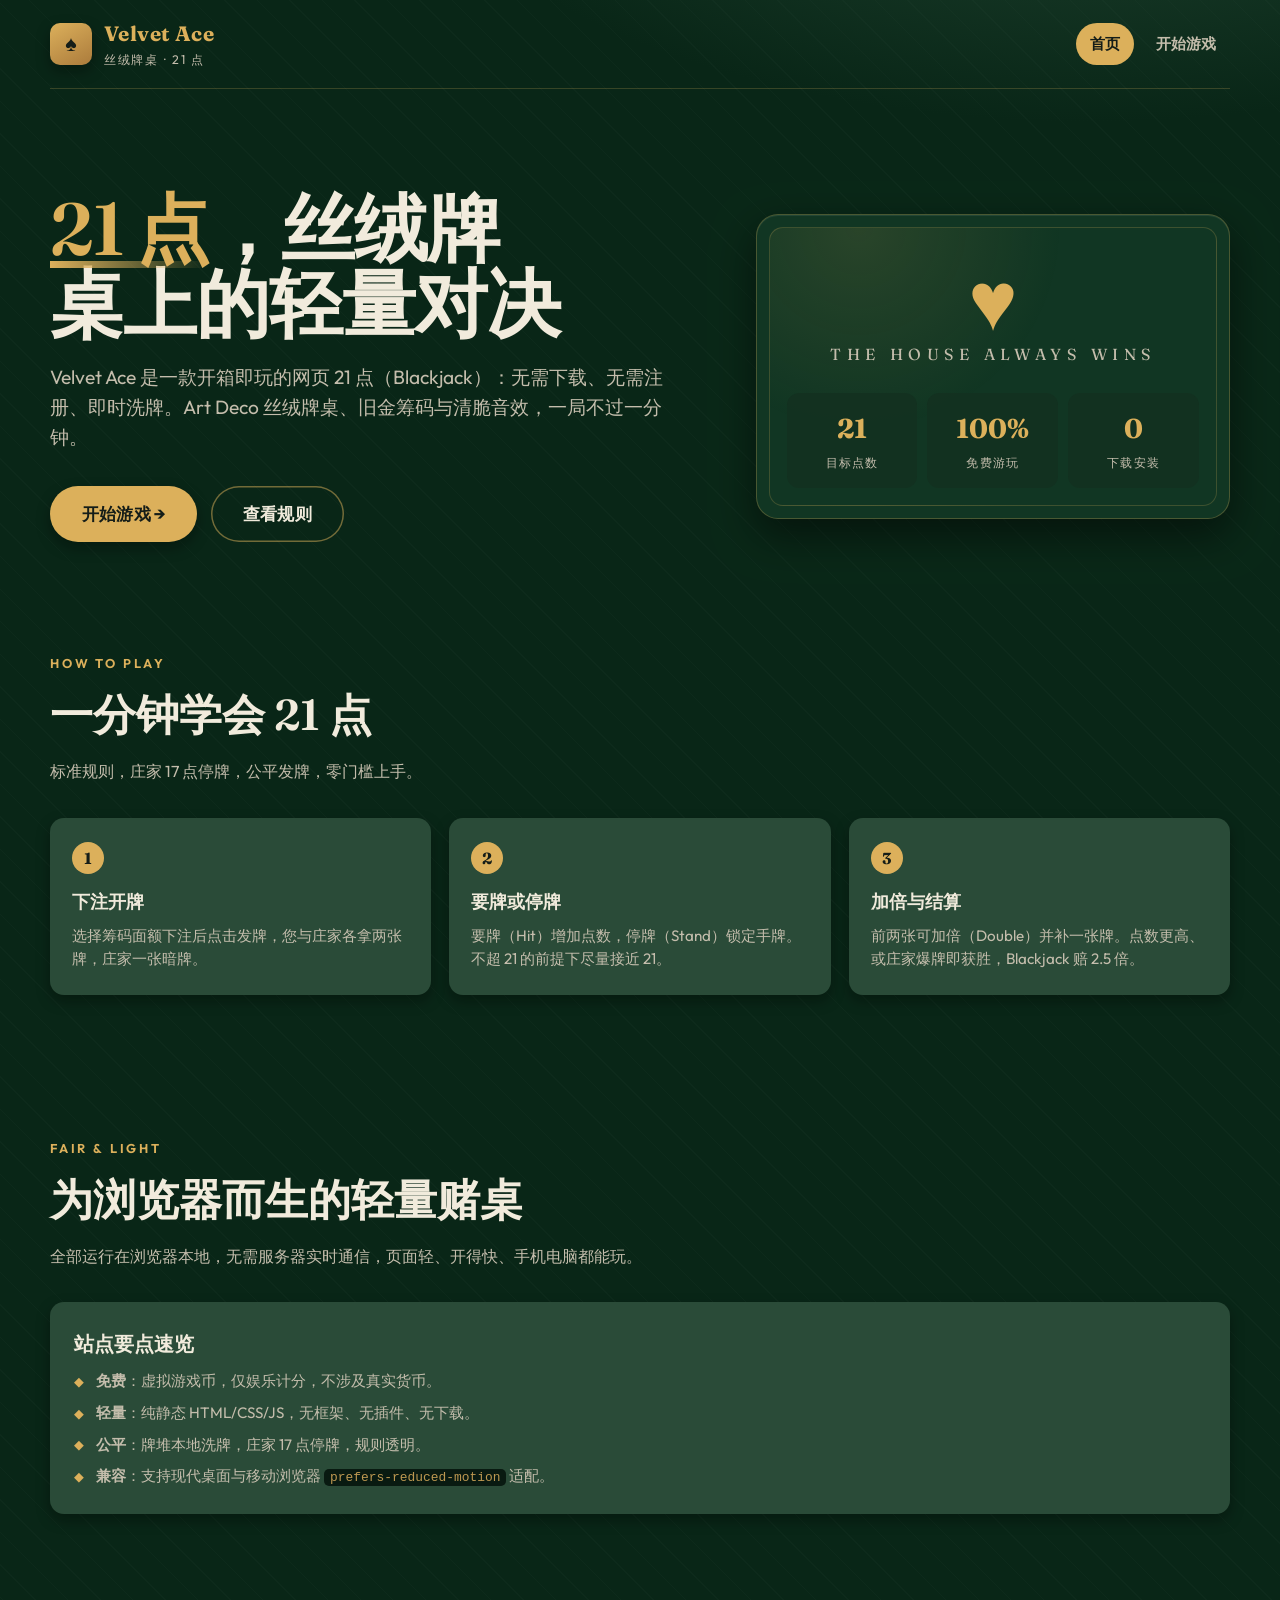
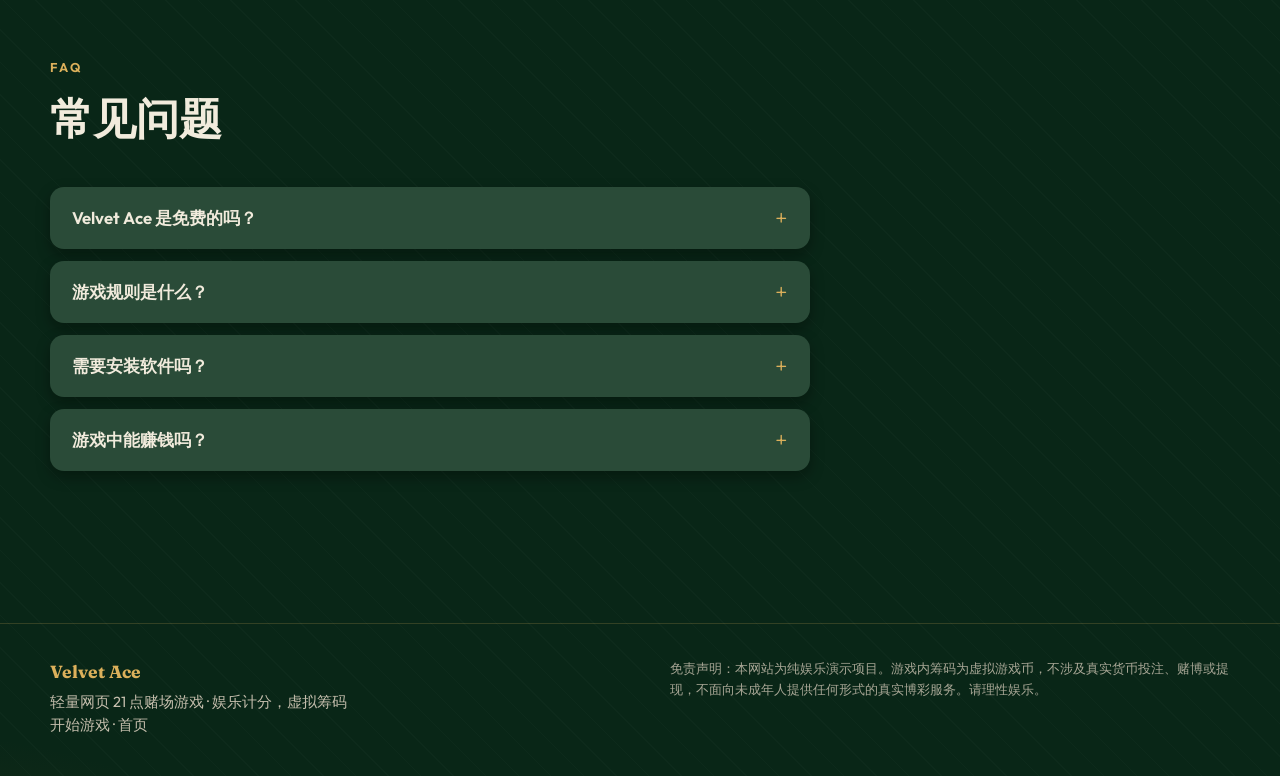
==== index.html @ 7f7c8b34 "add index.html" ====
<!DOCTYPE html>
<html lang="zh-CN">
<head>
  <meta charset="UTF-8">
  <meta name="viewport" content="width=device-width, initial-scale=1.0">
  <title>Velvet Ace 扑克牌 21 点 — 轻量网页赌场游戏 | 在线 21 点 Blackjack 免费玩</title>
  <meta name="description" content="Velvet Ace 是一款轻量级网页 21 点（Blackjack）赌场游戏：免费在线开局、无需下载、即时洗牌，支持加倍下注与丝绒 Art Deco 牌桌体验。浏览器直接玩，站点规则清晰，公平发牌。">
  <meta name="keywords" content="21点,Blackjack,在线21点,网页游戏,免费赌场游戏,纸牌游戏,casino game,browser blackjack,velvet ace">
  <meta name="robots" content="index, follow, max-image-preview:large">
  <link rel="canonical" href="https://velvetace.example/">
  <meta name="theme-color" content="#20372b">

  <!-- Open Graph -->
  <meta property="og:type" content="website">
  <meta property="og:site_name" content="Velvet Ace">
  <meta property="og:title" content="Velvet Ace — 丝绒牌桌上的 21 点 Blackjack">
  <meta property="og:description" content="免费在线 21 点赌场游戏：无需下载、即时开局、加倍下注、公平发牌。Art Deco 丝绒牌桌，浏览器直接玩。">
  <meta property="og:url" content="https://velvetace.example/">
  <meta property="og:image" content="https://velvetace.example/assets/img/og-cover.svg">
  <meta property="og:locale" content="zh_CN">

  <!-- Twitter -->
  <meta name="twitter:card" content="summary_large_image">
  <meta name="twitter:title" content="Velvet Ace — 轻量网页 21 点赌场游戏">
  <meta name="twitter:description" content="免费在线 21 点，无需下载，丝绒 Art Deco 牌桌，浏览器直接玩。">
  <meta name="twitter:image" content="https://velvetace.example/assets/img/og-cover.svg">

  <link rel="icon" href="assets/img/icon.svg" type="image/svg+xml">
  <link rel="apple-touch-icon" href="assets/img/icon.svg">
  <link rel="manifest" href="manifest.webmanifest">
  <link rel="sitemap" href="sitemap.xml">

  <!-- Fonts -->
  <link rel="preconnect" href="https://fonts.googleapis.com">
  <link rel="preconnect" href="https://fonts.gstatic.com" crossorigin>
  <link rel="stylesheet" href="https://fonts.googleapis.com/css2?family=Fraunces:opsz,wght@9..144,500;9..144,600;9..144,700&family=Outfit:wght@400;500;600;700&display=swap">

  <link rel="stylesheet" href="assets/css/style.css">

  <!-- Structured data: VideoGame + WebSite + FAQPage -->
  <script type="application/ld+json">
  {
    "@context": "https://schema.org",
    "@type": "VideoGame",
    "name": "Velvet Ace — 21点 Blackjack",
    "alternateName": "Velvet Ace Blackjack",
    "url": "https://velvetace.example/",
    "description": "轻量级网页 21 点（Blackjack）赌场游戏：免费在线开局、无需下载、公平发牌、支持加倍下注。Art Deco 丝绒牌桌风格，浏览器直接游玩。",
    "applicationCategory": "GameApplication",
    "operatingSystem": "Any",
    "browserRequirements": "Requires JavaScript",
    "genre": "card game casino",
    "playMode": "SinglePlayer",
    "inLanguage": "zh-CN",
    "offers": { "@type": "Offer", "price": "0", "priceCurrency": "CNY", "availability": "https://schema.org/InStock" },
    "publisher": {
      "@type": "Organization",
      "name": "Velvet Ace",
      "url": "https://velvetace.example/",
      "logo": { "@type": "ImageObject", "url": "https://velvetace.example/assets/img/icon.svg" }
    }
  }
  </script>
  <script type="application/ld+json">
  {
    "@context": "https://schema.org",
    "@type": "WebSite",
    "name": "Velvet Ace",
    "alternateName": "Velvet Ace Casino Web Game",
    "url": "https://velvetace.example/",
    "inLanguage": "zh-CN",
    "publisher": { "@type": "Organization", "name": "Velvet Ace", "url": "https://velvetace.example/" },
    "potentialAction": {
      "@type": "SearchAction",
      "target": "https://velvetace.example/?q={search_term_string}",
      "query-input": "required name=search_term_string"
    }
  }
  </script>
  <script type="application/ld+json">
  {
    "@context": "https://schema.org",
    "@type": "FAQPage",
    "mainEntity": [
      {
        "@type": "Question",
        "name": "Velvet Ace 是免费的吗？",
        "acceptedAnswer": { "@type": "Answer", "text": "是的。Velvet Ace 完全免费，无需下载、无需注册即可在浏览器中游玩 21 点，局内筹码为虚拟游戏币。" }
      },
      {
        "@type": "Question",
        "name": "游戏规则是什么？",
        "acceptedAnswer": { "@type": "Answer", "text": "标准 21 点规则：目标手牌点数最接近且不超过 21。可要牌（Hit）、停牌（Stand）、加倍（Double）。庄家 17 点停牌，首轮两张开局。" }
      },
      {
        "@type": "Question",
        "name": "需要安装软件吗？",
        "acceptedAnswer": { "@type": "Answer", "text": "不需要。本游戏是纯 HTML/CSS/JavaScript 的轻量网页应用，打开浏览器即可直接游玩，适配手机与电脑。" }
      },
      {
        "@type": "Question",
        "name": "游戏中能赚钱吗？",
        "acceptedAnswer": { "@type": "Answer", "text": "不能。游戏内筹码为虚拟游戏币，不涉及任何真实货币投注或提现，仅作为娱乐计分。" }
      }
    ]
  }
  </script>
</head>
<body>
  <header class="site wrap">
    <a class="brand" href="index.html" aria-label="Velvet Ace 首页">
      <span class="mark">♠</span>
      <span><strong>Velvet Ace</strong><small>丝绒牌桌 · 21 点</small></span>
    </a>
    <nav class="site" aria-label="主导航">
      <a href="index.html" aria-current="page">首页</a>
      <a href="game.html">开始游戏</a>
    </nav>
  </header>

  <main>
    <section class="hero wrap">
      <div>
        <h1><span class="rule">21 点</span>，丝绒牌桌上的轻量对决</h1>
        <p class="lede">Velvet Ace 是一款开箱即玩的网页 21 点（Blackjack）：无需下载、无需注册、即时洗牌。Art Deco 丝绒牌桌、旧金筹码与清脆音效，一局不过一分钟。</p>
        <div class="cta-row">
          <a class="btn btn-primary btn-lg" href="game.html">开始游戏 →</a>
          <a class="btn btn-ghost btn-lg" href="#rules">查看规则</a>
        </div>
      </div>
      <div class="hero-panel reveal">
        <div class="deco-ace">
          <span class="suit">♥</span>
          <span class="word">The House Always Wins</span>
        </div>
        <div class="stat-line">
          <div class="stat"><b>21</b><span>目标点数</span></div>
          <div class="stat"><b>100%</b><span>免费游玩</span></div>
          <div class="stat"><b>0</b><span>下载安装</span></div>
        </div>
      </div>
    </section>

    <section id="rules" class="block">
      <div class="wrap">
        <div class="section-head reveal">
          <div class="kicker">How to play</div>
          <h2>一分钟学会 21 点</h2>
          <p>标准规则，庄家 17 点停牌，公平发牌，零门槛上手。</p>
        </div>
        <div class="rules-grid">
          <article class="rule-card reveal">
            <div class="num">1</div>
            <h3>下注开牌</h3>
            <p>选择筹码面额下注后点击发牌，您与庄家各拿两张牌，庄家一张暗牌。</p>
          </article>
          <article class="rule-card reveal">
            <div class="num">2</div>
            <h3>要牌或停牌</h3>
            <p>要牌（Hit）增加点数，停牌（Stand）锁定手牌。不超 21 的前提下尽量接近 21。</p>
          </article>
          <article class="rule-card reveal">
            <div class="num">3</div>
            <h3>加倍与结算</h3>
            <p>前两张可加倍（Double）并补一张牌。点数更高、或庄家爆牌即获胜，Blackjack 赔 2.5 倍。</p>
          </article>
        </div>
      </div>
    </section>

    <section class="block">
      <div class="wrap">
        <div class="section-head reveal">
          <div class="kicker">Fair &amp; light</div>
          <h2>为浏览器而生的轻量赌桌</h2>
          <p>全部运行在浏览器本地，无需服务器实时通信，页面轻、开得快、手机电脑都能玩。</p>
        </div>
        <div class="geo-strip reveal">
          <h3>站点要点速览</h3>
          <ul>
            <li><b>免费</b>：虚拟游戏币，仅娱乐计分，不涉及真实货币。</li>
            <li><b>轻量</b>：纯静态 HTML/CSS/JS，无框架、无插件、无下载。</li>
            <li><b>公平</b>：牌堆本地洗牌，庄家 17 点停牌，规则透明。</li>
            <li><b>兼容</b>：支持现代桌面与移动浏览器 <code>prefers-reduced-motion</code> 适配。</li>
          </ul>
        </div>
      </div>
    </section>

    <section class="block">
      <div class="wrap">
        <div class="section-head reveal">
          <div class="kicker">FAQ</div>
          <h2>常见问题</h2>
        </div>
        <div class="faq-list reveal">
          <details class="faq"><summary>Velvet Ace 是免费的吗？</summary><p>完全免费。无需下载、无需注册，浏览器直接游玩，局内筹码为虚拟游戏币。</p></details>
          <details class="faq"><summary>游戏规则是什么？</summary><p>标准 21 点规则：目标点数最接近且不超过 21。可要牌、停牌、加倍。庄家 17 点停牌。</p></details>
          <details class="faq"><summary>需要安装软件吗？</summary><p>不需要。这是纯网页应用，打开浏览器即可游玩，手机与电脑均适配。</p></details>
          <details class="faq"><summary>游戏中能赚钱吗？</summary><p>不能。游戏内筹码为虚拟游戏币，不涉及真实货币投注或提现，仅作娱乐计分。</p></details>
        </div>
      </div>
    </section>
  </main>

  <footer class="site">
    <div class="wrap cols">
      <div>
        <strong style="font-family:var(--font-display);color:var(--gilt);font-size:1.1rem">Velvet Ace</strong>
        <p style="margin-top:6px">轻量网页 21 点赌场游戏 · 娱乐计分，虚拟筹码<br>
        <a href="game.html">开始游戏</a> · <a href="index.html">首页</a></p>
      </div>
      <p class="legal">免责声明：本网站为纯娱乐演示项目。游戏内筹码为虚拟游戏币，不涉及真实货币投注、赌博或提现，不面向未成年人提供任何形式的真实博彩服务。请理性娱乐。</p>
    </div>
  </footer>

  <script src="assets/js/main.js"></script>
</body>
</html>
---- assets/css/style.css ----
/* Velvet Ace — Art Deco casino table · OKLCH palette, tinted neutrals */
:root{
  --felt-deep:oklch(0.30 0.055 158);
  --felt-mid:oklch(0.38 0.05 158);
  --baize:oklch(0.24 0.045 158);
  --gilt:oklch(0.78 0.115 82);
  --gilt-soft:oklch(0.70 0.10 82);
  --brass:oklch(0.62 0.10 72);
  --card-cream:oklch(0.96 0.022 88);
  --card-cream-dim:oklch(0.90 0.022 88);
  --ink:oklch(0.22 0.015 158);
  --crimson:oklch(0.50 0.19 27);
  --crimson-deep:oklch(0.38 0.15 27);
  --jade:oklch(0.72 0.13 152);
  --text:oklch(0.94 0.02 88);
  --muted:oklch(0.80 0.025 88);
  --danger:oklch(0.65 0.17 27);
  --shadow-1:0 6px 14px oklch(0.10 0.02 158 / 0.35);
  --shadow-2:0 16px 40px oklch(0.08 0.02 158 / 0.5);
  --ring:0 0 0 3px oklch(0.78 0.115 82 / 0.55);
  --radius:14px;
  --font-display:"Fraunces",Georgia,"Times New Roman",serif;
  --font-body:"Outfit",system-ui,-apple-system,"Segoe UI",sans-serif;
}
@media (prefers-color-scheme:dark){:root{--felt-deep:oklch(0.22 0.045 158);--felt-mid:oklch(0.31 0.048 158);--baize:oklch(0.17 0.04 158);}}
*{box-sizing:border-box;margin:0;padding:0}
html{scroll-behavior:smooth}
body{
  font-family:var(--font-body);
  background:var(--baize);
  color:var(--text);
  line-height:1.55;
  min-height:100vh;
  background-image:
    radial-gradient(1200px 600px at 85% -10%,oklch(0.42 0.06 158 / 0.7),transparent 60%),
    radial-gradient(900px 520px at -10% 110%,oklch(0.45 0.08 72 / 0.28),transparent 55%),
    repeating-linear-gradient(45deg,transparent 0 22px,oklch(1 0 0 / 0.018) 22px 23px);
}
a{color:var(--gilt);text-decoration:none}
a:hover{color:var(--card-cream)}
button{font-family:var(--font-body)}
::selection{background:var(--gilt);color:var(--ink)}
:focus-visible{outline:none;box-shadow:var(--ring);border-radius:6px}

/* ---------- layout ---------- */
.wrap{width:min(1180px,100% - 40px);margin-inline:auto}
header.site{
  padding:18px 0;
  display:flex;align-items:center;justify-content:space-between;gap:20px;
  border-bottom:1px solid oklch(0.78 0.115 82 / 0.22);
}
.brand{display:flex;align-items:center;gap:12px}
.brand .mark{
  width:42px;height:42px;border-radius:10px;flex:none;
  display:grid;place-items:center;
  background:linear-gradient(150deg,var(--gilt),var(--brass));
  color:var(--ink);font-family:var(--font-display);font-weight:700;font-size:1.35rem;
  box-shadow:var(--shadow-1);
}
.brand strong{font-family:var(--font-display);font-size:1.3rem;letter-spacing:0.02em}
.brand small{display:block;color:var(--muted);font-size:0.78rem;letter-spacing:0.14em;text-transform:uppercase}
nav.site{display:flex;gap:8px;align-items:center}
nav.site a{
  padding:9px 14px;border-radius:999px;color:var(--muted);font-weight:600;font-size:0.95rem;
  transition:background 0.16s ease,color 0.16s ease;
}
nav.site a:hover{color:var(--card-cream);background:oklch(0.4 0.04 158 / 0.55)}
nav.site a[aria-current]{color:var(--ink);background:var(--gilt)}

/* ---------- hero / editorial ---------- */
.hero{
  padding:clamp(48px,8vw,104px) 0 40px;
  display:grid;grid-template-columns:1.15fr 0.85fr;gap:clamp(24px,5vw,64px);align-items:center;
}
.hero h1{
  font-family:var(--font-display);
  font-size:clamp(2.5rem,6vw,4.6rem);
  line-height:1.02;letter-spacing:-0.015em;font-weight:620;
  text-wrap:balance;
}
.hero h1 .rule{color:var(--gilt);position:relative;white-space:nowrap}
.hero h1 .rule::after{
  content:"";position:absolute;left:0;right:0;bottom:0.08em;height:0.09em;
  background:linear-gradient(90deg,var(--gilt),transparent);
}
.lede{
  margin-top:22px;max-width:56ch;color:var(--muted);font-size:clamp(1.02rem,1.6vw,1.2rem);
}
.cta-row{display:flex;flex-wrap:wrap;gap:14px;margin-top:34px}
.btn{
  appearance:none;border:0;cursor:pointer;
  display:inline-flex;align-items:center;justify-content:center;gap:10px;
  min-height:48px;padding:0 24px;border-radius:999px;
  font-weight:650;font-size:1rem;letter-spacing:0.01em;
  transition:transform 0.14s cubic-bezier(0.16,1,0.3,1),box-shadow 0.14s ease,background 0.14s ease,color 0.14s ease;
}
.btn:disabled{opacity:0.45;cursor:not-allowed;transform:none!important}
.btn:active:not(:disabled){transform:translateY(1px) scale(0.99)}
.btn-primary{background:var(--gilt);color:var(--ink);box-shadow:var(--shadow-1)}
.btn-primary:hover:not(:disabled){background:var(--card-cream);box-shadow:var(--shadow-2)}
.btn-primary:active:not(:disabled){background:var(--gilt-soft)}
.btn-ghost{background:transparent;color:var(--text);box-shadow:inset 0 0 0 1.5px oklch(0.78 0.115 82 / 0.5)}
.btn-ghost:hover:not(:disabled){box-shadow:inset 0 0 0 1.5px var(--gilt);color:var(--gilt)}
.btn-ghost:active:not(:disabled){background:oklch(0.78 0.115 82 / 0.12)}
.btn-ghost:focus-visible,.btn-primary:focus-visible{box-shadow:var(--ring)}
.btn-lg{min-height:56px;padding:0 32px;font-size:1.08rem}

.hero-panel{
  position:relative;border-radius:22px;overflow:hidden;
  background:var(--felt-deep);
  box-shadow:var(--shadow-2),inset 0 1px 0 oklch(1 0 0 / 0.08);
  padding:clamp(18px,3vw,30px);
  border:1px solid oklch(0.78 0.115 82 / 0.28);
}
.hero-panel::before{
  content:"";position:absolute;inset:12px;border-radius:14px;pointer-events:none;
  border:1px solid oklch(0.78 0.115 82 / 0.22);
  background-image:radial-gradient(circle at 20% 0%,oklch(0.78 0.115 82 / 0.12),transparent 45%);
}
.deco-ace{
  position:relative;z-index:1;text-align:center;padding:14px 0 6px;
  font-family:var(--font-display);color:var(--gilt);
}
.deco-ace .suit{font-size:clamp(3rem,7vw,5.2rem);line-height:1;display:block}
.deco-ace .word{letter-spacing:0.34em;text-transform:uppercase;font-size:clamp(0.8rem,1.4vw,1rem);color:var(--muted)}
.stat-line{
  position:relative;z-index:1;display:grid;grid-template-columns:repeat(3,1fr);gap:10px;margin-top:20px;
}
.stat{background:oklch(0.28 0.045 158 / 0.8);border-radius:12px;padding:14px 8px;text-align:center}
.stat b{display:block;font-family:var(--font-display);font-size:clamp(1.2rem,2.4vw,1.7rem);color:var(--gilt)}
.stat span{font-size:0.74rem;letter-spacing:0.1em;text-transform:uppercase;color:var(--muted)}

/* ---------- sections ---------- */
section.block{padding:clamp(40px,6vw,72px) 0}
.section-head{max-width:640px;margin-bottom:34px}
.section-head .kicker{
  font-size:0.8rem;letter-spacing:0.22em;text-transform:uppercase;color:var(--gilt);font-weight:650;
}
.section-head h2{font-family:var(--font-display);font-size:clamp(1.8rem,3.6vw,2.7rem);font-weight:600;margin-top:8px;text-wrap:balance}
.section-head p{color:var(--muted);margin-top:10px}

.rules-grid{display:grid;grid-template-columns:repeat(3,1fr);gap:18px}
.rule-card{
  background:var(--felt-mid);border-radius:var(--radius);padding:24px 22px;
  box-shadow:var(--shadow-1);position:relative;overflow:hidden;
  transition:transform 0.18s cubic-bezier(0.16,1,0.3,1);
}
.rule-card:hover{transform:translateY(-3px)}
.rule-card .num{
  font-family:var(--font-display);font-size:1rem;color:var(--ink);
  background:var(--gilt);border-radius:999px;width:32px;height:32px;
  display:grid;place-items:center;margin-bottom:14px;font-weight:700;
}
.rule-card h3{font-size:1.12rem;margin-bottom:8px}
.rule-card p{color:var(--muted);font-size:0.95rem}

.faq-list{max-width:760px;display:grid;gap:12px}
details.faq{
  background:var(--felt-mid);border-radius:var(--radius);box-shadow:var(--shadow-1);overflow:hidden;
}
details.faq summary{
  cursor:pointer;list-style:none;padding:18px 22px;font-weight:650;font-size:1.05rem;
  display:flex;justify-content:space-between;gap:16px;align-items:center;
}
details.faq summary::-webkit-details-marker{display:none}
details.faq summary::after{
  content:"+";font-family:var(--font-display);font-size:1.4rem;color:var(--gilt);line-height:1;
  transition:transform 0.2s ease;
}
details.faq[open] summary::after{transform:rotate(45deg)}
details.faq p{padding:0 22px 20px;color:var(--muted)}

/* ---------- game page ---------- */
.game-hero{padding:28px 0 18px;text-align:center}
.game-hero h1{font-family:var(--font-display);font-size:clamp(1.9rem,4vw,2.8rem);font-weight:600}
.table{
  max-width:960px;margin:0 auto;border-radius:26px;padding:clamp(18px,3vw,30px);
  background:
    radial-gradient(120% 90% at 50% 0%,var(--felt-mid),var(--felt-deep) 70%);
  box-shadow:var(--shadow-2),inset 0 1px 0 oklch(1 0 0 / 0.09);
  border:1px solid oklch(0.78 0.115 82 / 0.3);
  position:relative;overflow:hidden;
}
.table::before{
  content:"";position:absolute;inset:10px;border-radius:18px;pointer-events:none;
  border:1px solid oklch(0.78 0.115 82 / 0.2);
}
.hand{padding:18px 0 8px;position:relative;z-index:1}
.hand-label{
  display:flex;justify-content:space-between;align-items:baseline;
  font-size:0.8rem;letter-spacing:0.18em;text-transform:uppercase;color:var(--muted);
  margin-bottom:10px;
}
.hand-label b{color:var(--gilt);font-size:0.95rem;letter-spacing:0.04em;text-transform:none}
.cards{display:flex;flex-wrap:wrap;gap:10px;min-height:96px;align-items:center}
.card{
  width:clamp(58px,9vw,74px);height:clamp(84px,13vw,104px);border-radius:10px;
  background:linear-gradient(160deg,var(--card-cream),var(--card-cream-dim));
  color:var(--ink);box-shadow:var(--shadow-1),inset 0 0 0 1px oklch(0.3 0.02 88 / 0.2);
  display:flex;flex-direction:column;justify-content:space-between;padding:7px 8px;
  font-family:var(--font-display);font-weight:700;font-size:1.12rem;line-height:1;
  animation:deal 0.3s cubic-bezier(0.16,1,0.3,1) both;
}
.card[data-suit="♠"],.card[data-suit="♣"]{color:var(--ink)}
.card[data-suit="♥"],.card[data-suit="♦"]{color:var(--crimson)}
.card .top{display:flex;flex-direction:column;align-items:flex-start}
.card .suit-lg{font-size:1.5rem;line-height:1;margin-top:auto}
.card.face-down{
  background:repeating-linear-gradient(45deg,var(--crimson-deep),var(--crimson-deep) 6px,var(--crimson) 6px 12px);
  color:transparent;
}
.card.is-bust{opacity:0.55;filter:grayscale(0.7)}
@keyframes deal{from{opacity:0;transform:translateY(-14px) rotate(-4deg) scale(0.92)}to{opacity:1;transform:none}}

.scoreline{position:relative;z-index:1;text-align:right;font-size:0.9rem;color:var(--muted);margin-top:4px}
.scoreline b{color:var(--text);font-size:1.05rem}

.controls{
  position:relative;z-index:1;display:flex;flex-wrap:wrap;gap:12px;justify-content:center;
  padding:20px 0 6px;border-top:1px dashed oklch(0.78 0.115 82 / 0.3);margin-top:12px;
}
.chips{
  position:relative;z-index:1;display:flex;gap:10px;align-items:center;justify-content:center;
  padding:6px 0 16px;flex-wrap:wrap;
}
.chip{
  width:46px;height:46px;border-radius:50%;border:3px dashed oklch(1 0 0 / 0.85);cursor:pointer;
  font-weight:750;font-size:0.95rem;color:var(--ink);
  display:grid;place-items:center;box-shadow:var(--shadow-1),inset 0 0 0 4px oklch(0 0 0 / 0.22);
  transition:transform 0.12s ease,filter 0.12s ease;
  background:var(--chip-bg,var(--gilt));
}
.chip:hover{transform:translateY(-3px) scale(1.06)}
.chip:active{transform:translateY(0) scale(0.97)}
.chip.selected{outline:3px solid var(--card-cream);outline-offset:2px}
.bank{
  position:relative;z-index:1;text-align:center;padding:8px 0 2px;color:var(--muted);
}
.bank b{font-family:var(--font-display);font-size:1.5rem;color:var(--gilt)}
.msg{
  position:relative;z-index:1;text-align:center;min-height:2.2em;padding:10px 0 0;
  font-family:var(--font-display);font-size:1.25rem;color:var(--gilt);
}
.msg.is-loss{color:var(--danger)}
.msg.is-win{color:var(--jade)}

/* ---------- seo / geo strip ---------- */
.geo-strip{
  background:var(--felt-mid);border-radius:var(--radius);padding:26px 24px;
  box-shadow:var(--shadow-1);margin-top:26px;
}
.geo-strip h3{font-family:var(--font-display);font-size:1.25rem;margin-bottom:10px}
.geo-strip ul{list-style:none;display:grid;gap:8px}
.geo-strip li{color:var(--muted);font-size:0.95rem;padding-left:22px;position:relative}
.geo-strip li::before{content:"◆";position:absolute;left:0;color:var(--gilt);font-size:0.8rem;top:0.2em}
.geo-strip code{
  background:oklch(0.2 0.03 158);border-radius:5px;padding:1px 6px;
  font-size:0.85em;color:var(--gilt-soft);
}

/* ---------- footer ---------- */
footer.site{
  margin-top:clamp(40px,7vw,80px);padding:34px 0 40px;
  border-top:1px solid oklch(0.78 0.115 82 / 0.2);
  color:var(--muted);font-size:0.92rem;
}
footer.site .cols{display:flex;flex-wrap:wrap;gap:28px;justify-content:space-between;align-items:flex-start}
footer.site a{color:var(--muted)}
footer.site a:hover{color:var(--gilt)}
.legal{max-width:560px;font-size:0.82rem;line-height:1.6;opacity:0.85}

/* ---------- reveal ---------- */
.reveal{opacity:0;transform:translateY(18px);transition:opacity 0.55s ease,transform 0.55s cubic-bezier(0.16,1,0.3,1)}
.reveal.in{opacity:1;transform:none}

/* ---------- responsive ---------- */
@media (max-width:820px){
  .hero{grid-template-columns:1fr}
  .rules-grid{grid-template-columns:1fr}
  nav.site a{padding:8px 10px;font-size:0.88rem}
}
@media (prefers-reduced-motion:reduce){
  *{animation:none!important;transition:none!important;scroll-behavior:auto}
  .reveal{opacity:1;transform:none}
}
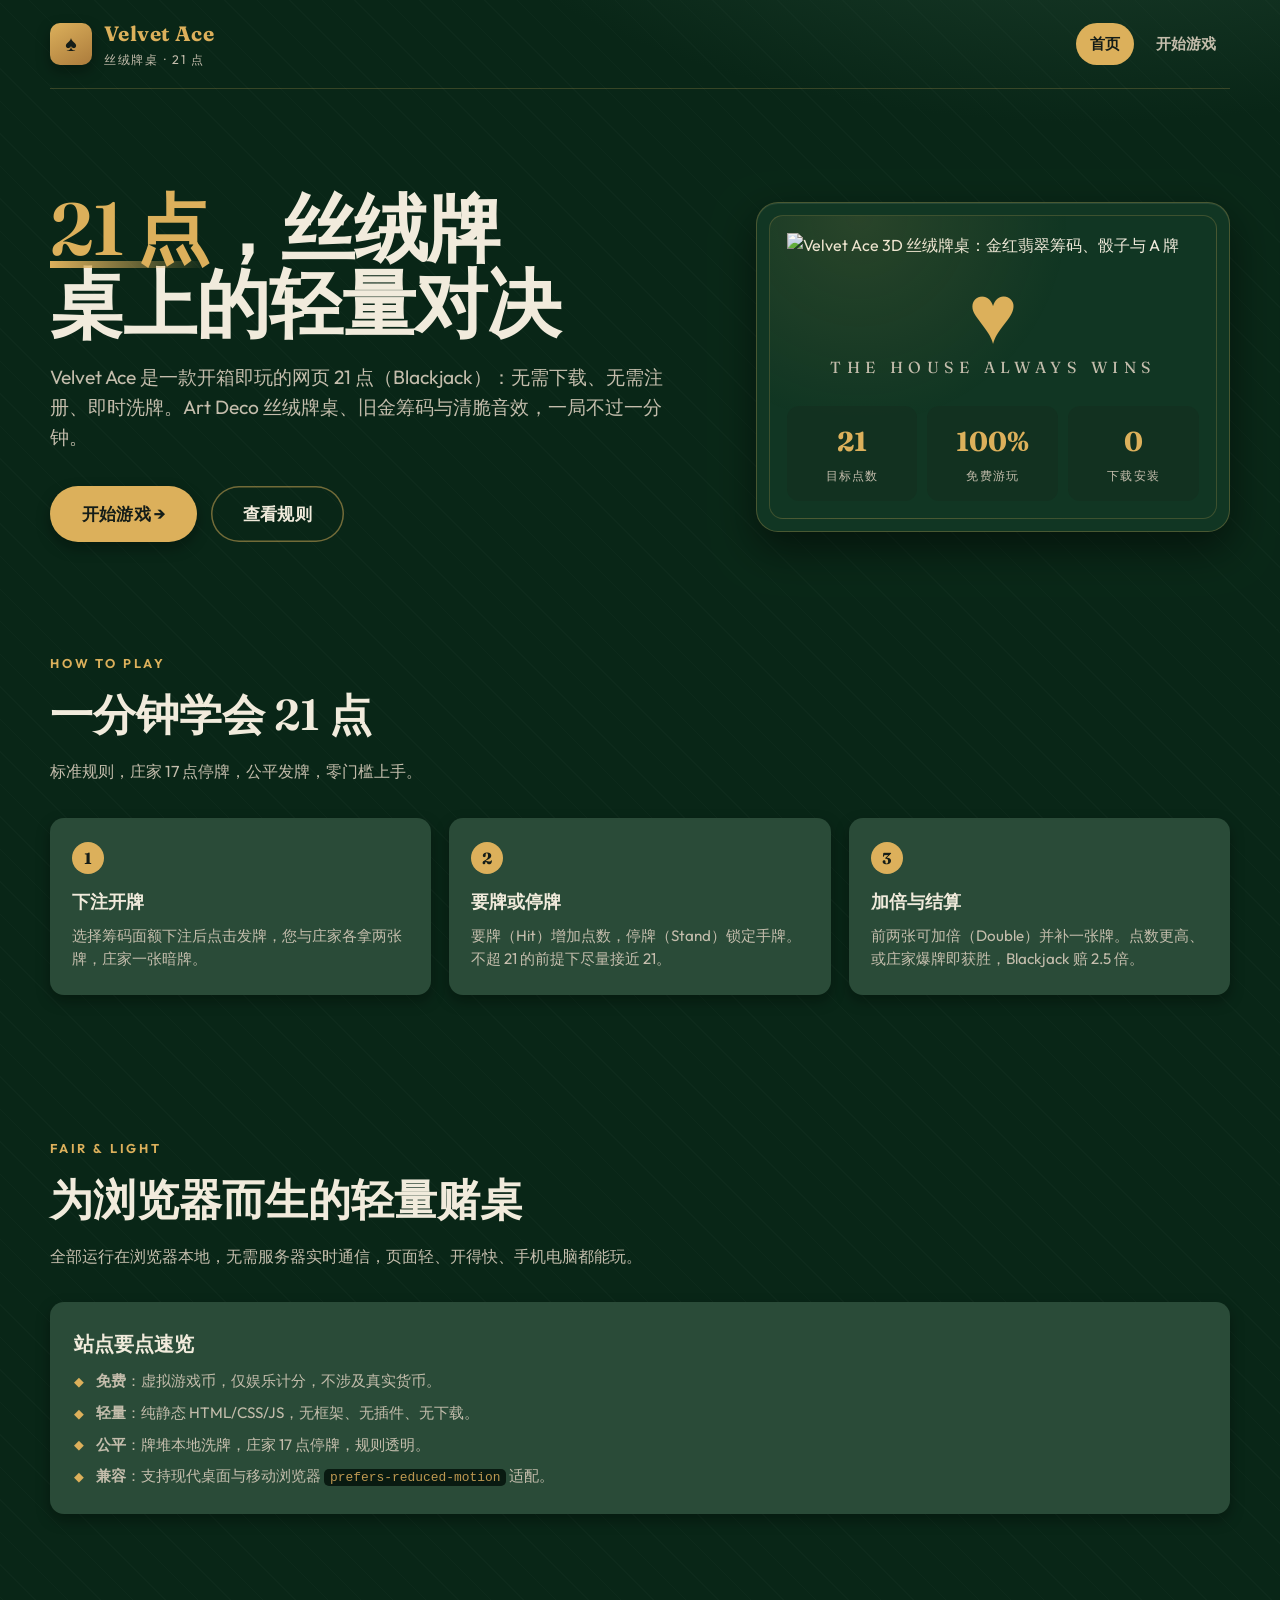
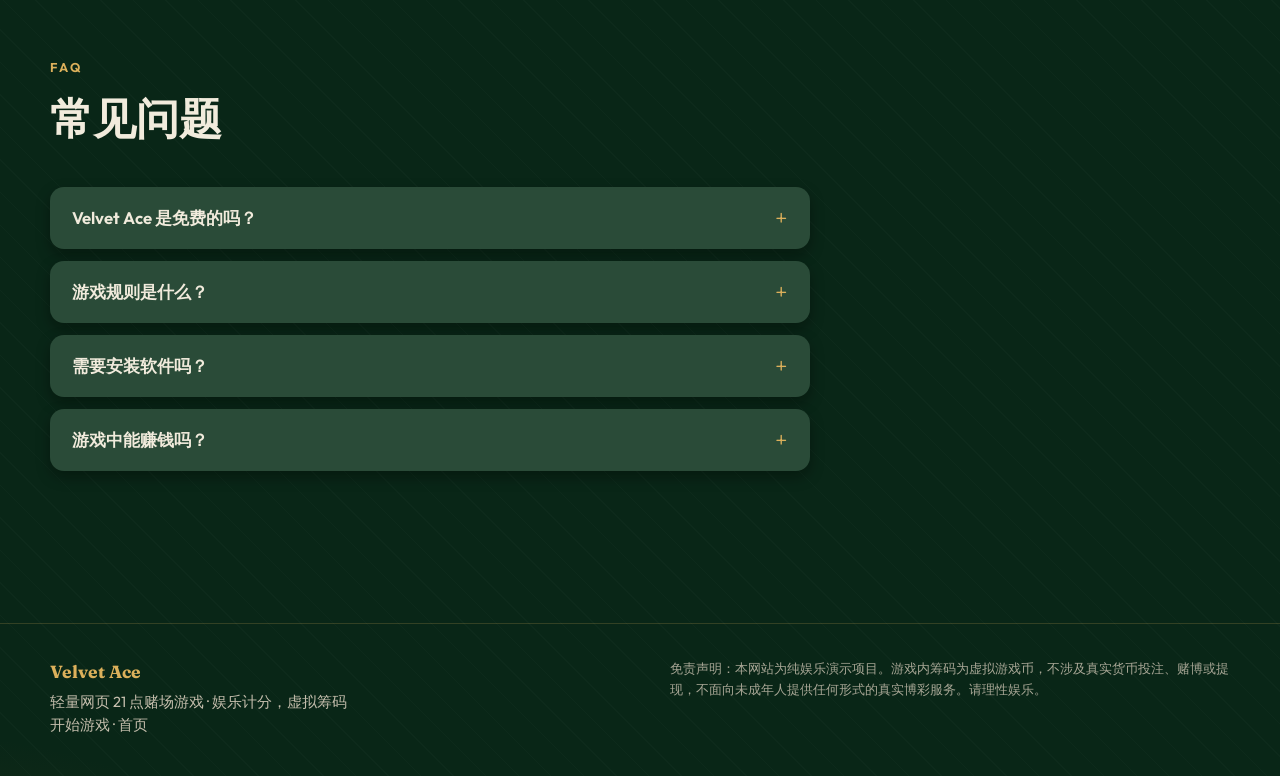
==== commit 42403f8f: "deploy: blender 3D hero visual + PNG icon, SEO/GEO integration" ====
--- a/index.html
+++ b/index.html
@@ -16,17 +16,17 @@
   <meta property="og:title" content="Velvet Ace — 丝绒牌桌上的 21 点 Blackjack">
   <meta property="og:description" content="免费在线 21 点赌场游戏：无需下载、即时开局、加倍下注、公平发牌。Art Deco 丝绒牌桌，浏览器直接玩。">
   <meta property="og:url" content="https://velvetace.example/">
-  <meta property="og:image" content="https://velvetace.example/assets/img/og-cover.svg">
+  <meta property="og:image" content="https://velvetace.example/assets/img/og-cover.png">
   <meta property="og:locale" content="zh_CN">
 
   <!-- Twitter -->
   <meta name="twitter:card" content="summary_large_image">
   <meta name="twitter:title" content="Velvet Ace — 轻量网页 21 点赌场游戏">
   <meta name="twitter:description" content="免费在线 21 点，无需下载，丝绒 Art Deco 牌桌，浏览器直接玩。">
-  <meta name="twitter:image" content="https://velvetace.example/assets/img/og-cover.svg">
-
-  <link rel="icon" href="assets/img/icon.svg" type="image/svg+xml">
-  <link rel="apple-touch-icon" href="assets/img/icon.svg">
+  <meta name="twitter:image" content="https://velvetace.example/assets/img/og-cover.png">
+
+  <link rel="icon" href="assets/img/icon-512.png" type="image/png">
+  <link rel="apple-touch-icon" href="assets/img/icon-512.png">
   <link rel="manifest" href="manifest.webmanifest">
   <link rel="sitemap" href="sitemap.xml">
 
@@ -57,7 +57,7 @@
       "@type": "Organization",
       "name": "Velvet Ace",
       "url": "https://velvetace.example/",
-      "logo": { "@type": "ImageObject", "url": "https://velvetace.example/assets/img/icon.svg" }
+      "logo": { "@type": "ImageObject", "url": "https://velvetace.example/assets/img/icon-512.png" }
     }
   }
   </script>
@@ -120,7 +120,7 @@
 
   <main>
     <section class="hero wrap">
-      <div>
+      <div class="hero-copy reveal">
         <h1><span class="rule">21 点</span>，丝绒牌桌上的轻量对决</h1>
         <p class="lede">Velvet Ace 是一款开箱即玩的网页 21 点（Blackjack）：无需下载、无需注册、即时洗牌。Art Deco 丝绒牌桌、旧金筹码与清脆音效，一局不过一分钟。</p>
         <div class="cta-row">
@@ -129,14 +129,17 @@
         </div>
       </div>
       <div class="hero-panel reveal">
-        <div class="deco-ace">
-          <span class="suit">♥</span>
-          <span class="word">The House Always Wins</span>
-        </div>
-        <div class="stat-line">
-          <div class="stat"><b>21</b><span>目标点数</span></div>
-          <div class="stat"><b>100%</b><span>免费游玩</span></div>
-          <div class="stat"><b>0</b><span>下载安装</span></div>
+        <img class="hero-visual" src="assets/img/hero-cover.png" alt="Velvet Ace 3D 丝绒牌桌：金红翡翠筹码、骰子与 A 牌" width="1400" height="800">
+        <div class="hero-overlay">
+          <div class="deco-ace">
+            <span class="suit">♥</span>
+            <span class="word">The House Always Wins</span>
+          </div>
+          <div class="stat-line">
+            <div class="stat"><b>21</b><span>目标点数</span></div>
+            <div class="stat"><b>100%</b><span>免费游玩</span></div>
+            <div class="stat"><b>0</b><span>下载安装</span></div>
+          </div>
         </div>
       </div>
     </section>
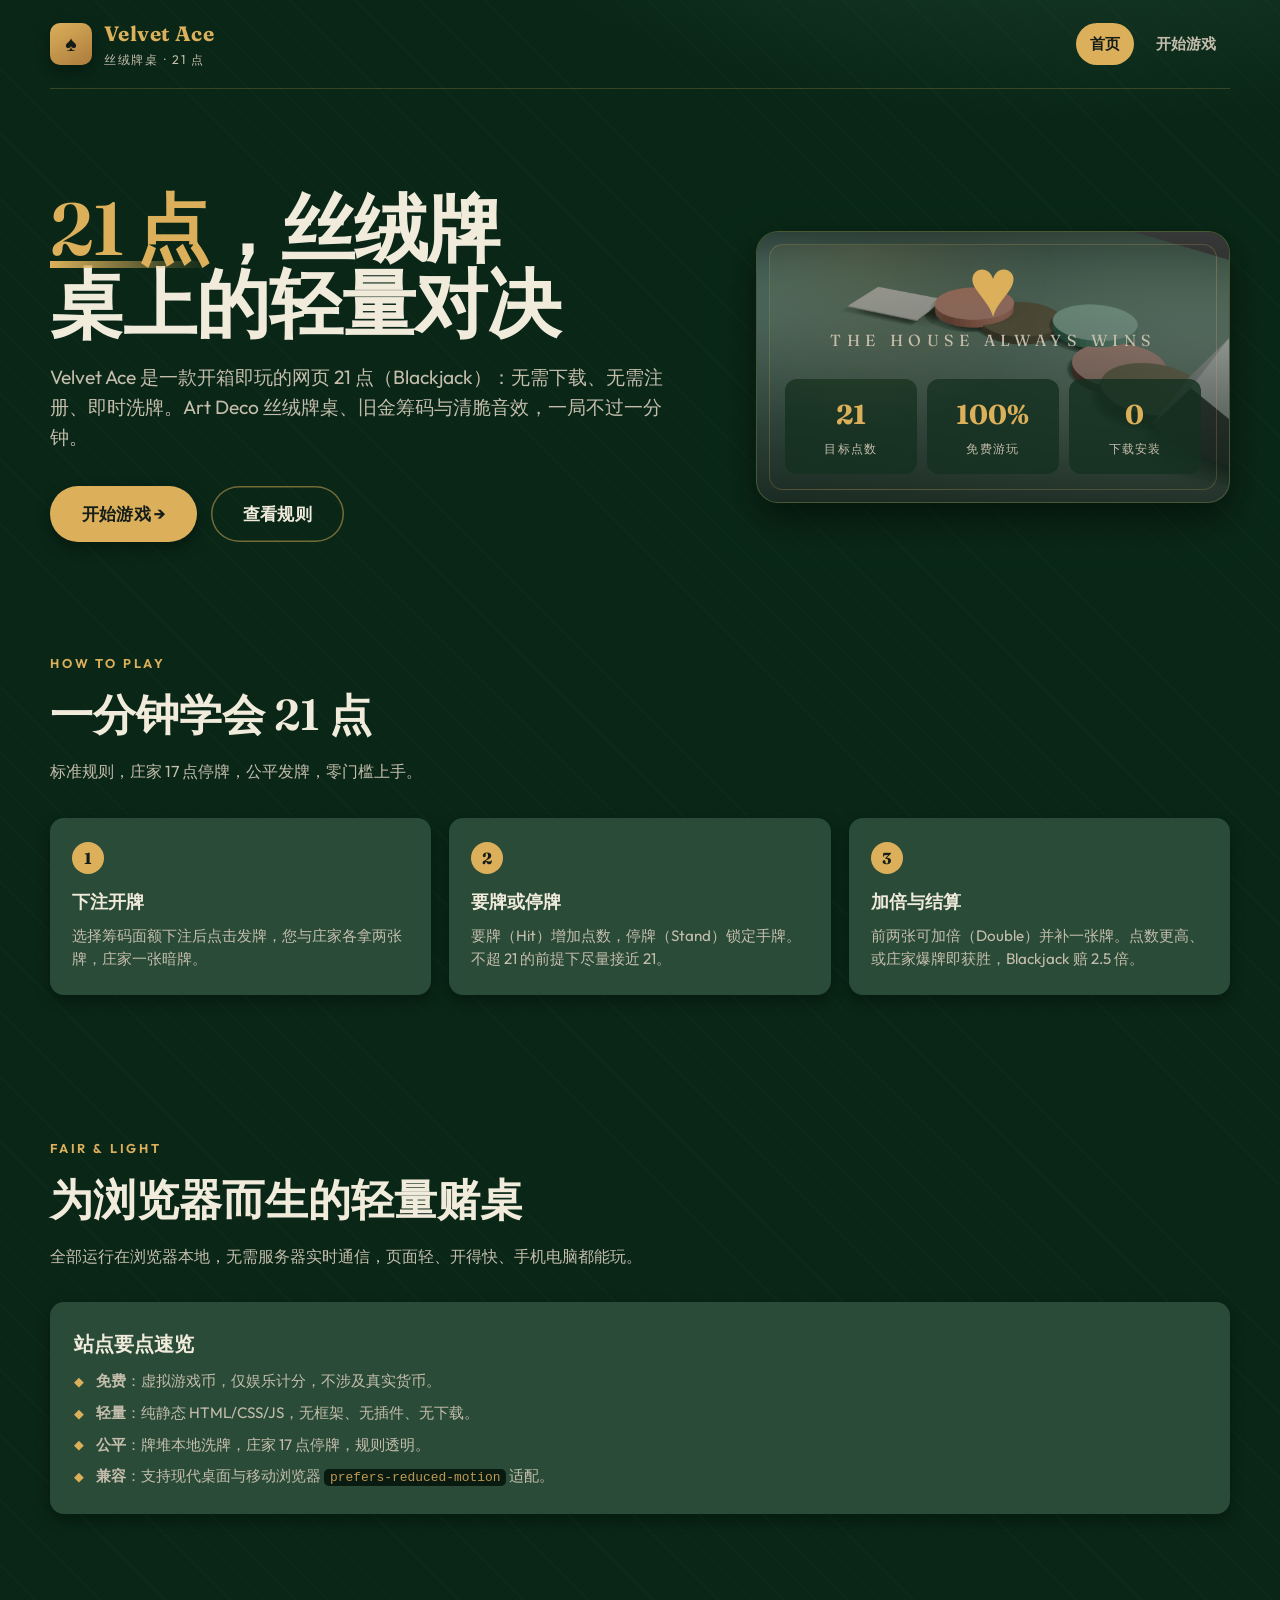
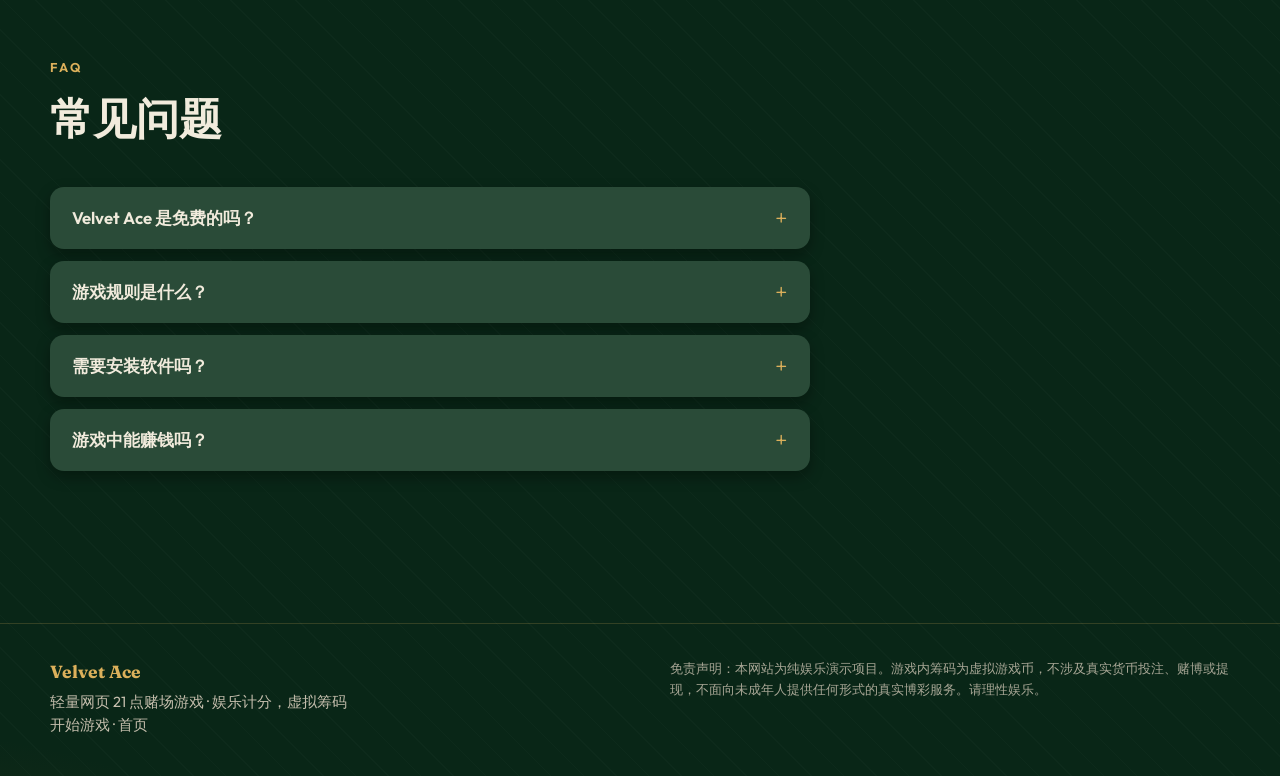
==== commit 7f591b9c: "deploy: index og:image upgrade to hero-cover" ====
--- a/index.html
+++ b/index.html
@@ -16,7 +16,9 @@
   <meta property="og:title" content="Velvet Ace — 丝绒牌桌上的 21 点 Blackjack">
   <meta property="og:description" content="免费在线 21 点赌场游戏：无需下载、即时开局、加倍下注、公平发牌。Art Deco 丝绒牌桌，浏览器直接玩。">
   <meta property="og:url" content="https://velvetace.example/">
-  <meta property="og:image" content="https://velvetace.example/assets/img/og-cover.png">
+  <meta property="og:image" content="https://velvetace.example/assets/img/hero-cover.png">
+  <meta property="og:image:width" content="1400">
+  <meta property="og:image:height" content="800">
   <meta property="og:locale" content="zh_CN">
 
   <!-- Twitter -->
--- a/assets/css/style.css
+++ b/assets/css/style.css
@@ -109,11 +109,19 @@
   position:relative;border-radius:22px;overflow:hidden;
   background:var(--felt-deep);
   box-shadow:var(--shadow-2),inset 0 1px 0 oklch(1 0 0 / 0.08);
-  padding:clamp(18px,3vw,30px);
   border:1px solid oklch(0.78 0.115 82 / 0.28);
 }
+.hero-visual{
+  display:block;width:100%;height:100%;object-fit:cover;
+  aspect-ratio:1400/800;
+}
+.hero-overlay{
+  position:absolute;inset:auto 0 0 0;z-index:2;
+  padding:clamp(18px,3vw,28px);
+  background:linear-gradient(180deg,transparent 0%,rgba(13,27,20,0.28) 30%,rgba(13,27,20,0.82) 100%);
+}
 .hero-panel::before{
-  content:"";position:absolute;inset:12px;border-radius:14px;pointer-events:none;
+  content:"";position:absolute;inset:12px;border-radius:14px;pointer-events:none;z-index:3;
   border:1px solid oklch(0.78 0.115 82 / 0.22);
   background-image:radial-gradient(circle at 20% 0%,oklch(0.78 0.115 82 / 0.12),transparent 45%);
 }
@@ -176,7 +184,8 @@
 .table{
   max-width:960px;margin:0 auto;border-radius:26px;padding:clamp(18px,3vw,30px);
   background:
-    radial-gradient(120% 90% at 50% 0%,var(--felt-mid),var(--felt-deep) 70%);
+    radial-gradient(120% 90% at 50% 0%,rgba(22,54,40,0.55),rgba(9,24,17,0.82) 70%),
+    url("../img/table-felt.png") center / cover no-repeat;
   box-shadow:var(--shadow-2),inset 0 1px 0 oklch(1 0 0 / 0.09);
   border:1px solid oklch(0.78 0.115 82 / 0.3);
   position:relative;overflow:hidden;
@@ -206,7 +215,7 @@
 .card .top{display:flex;flex-direction:column;align-items:flex-start}
 .card .suit-lg{font-size:1.5rem;line-height:1;margin-top:auto}
 .card.face-down{
-  background:repeating-linear-gradient(45deg,var(--crimson-deep),var(--crimson-deep) 6px,var(--crimson) 6px 12px);
+  background:url("../img/card-back.png") center / cover no-repeat;
   color:transparent;
 }
 .card.is-bust{opacity:0.55;filter:grayscale(0.7)}
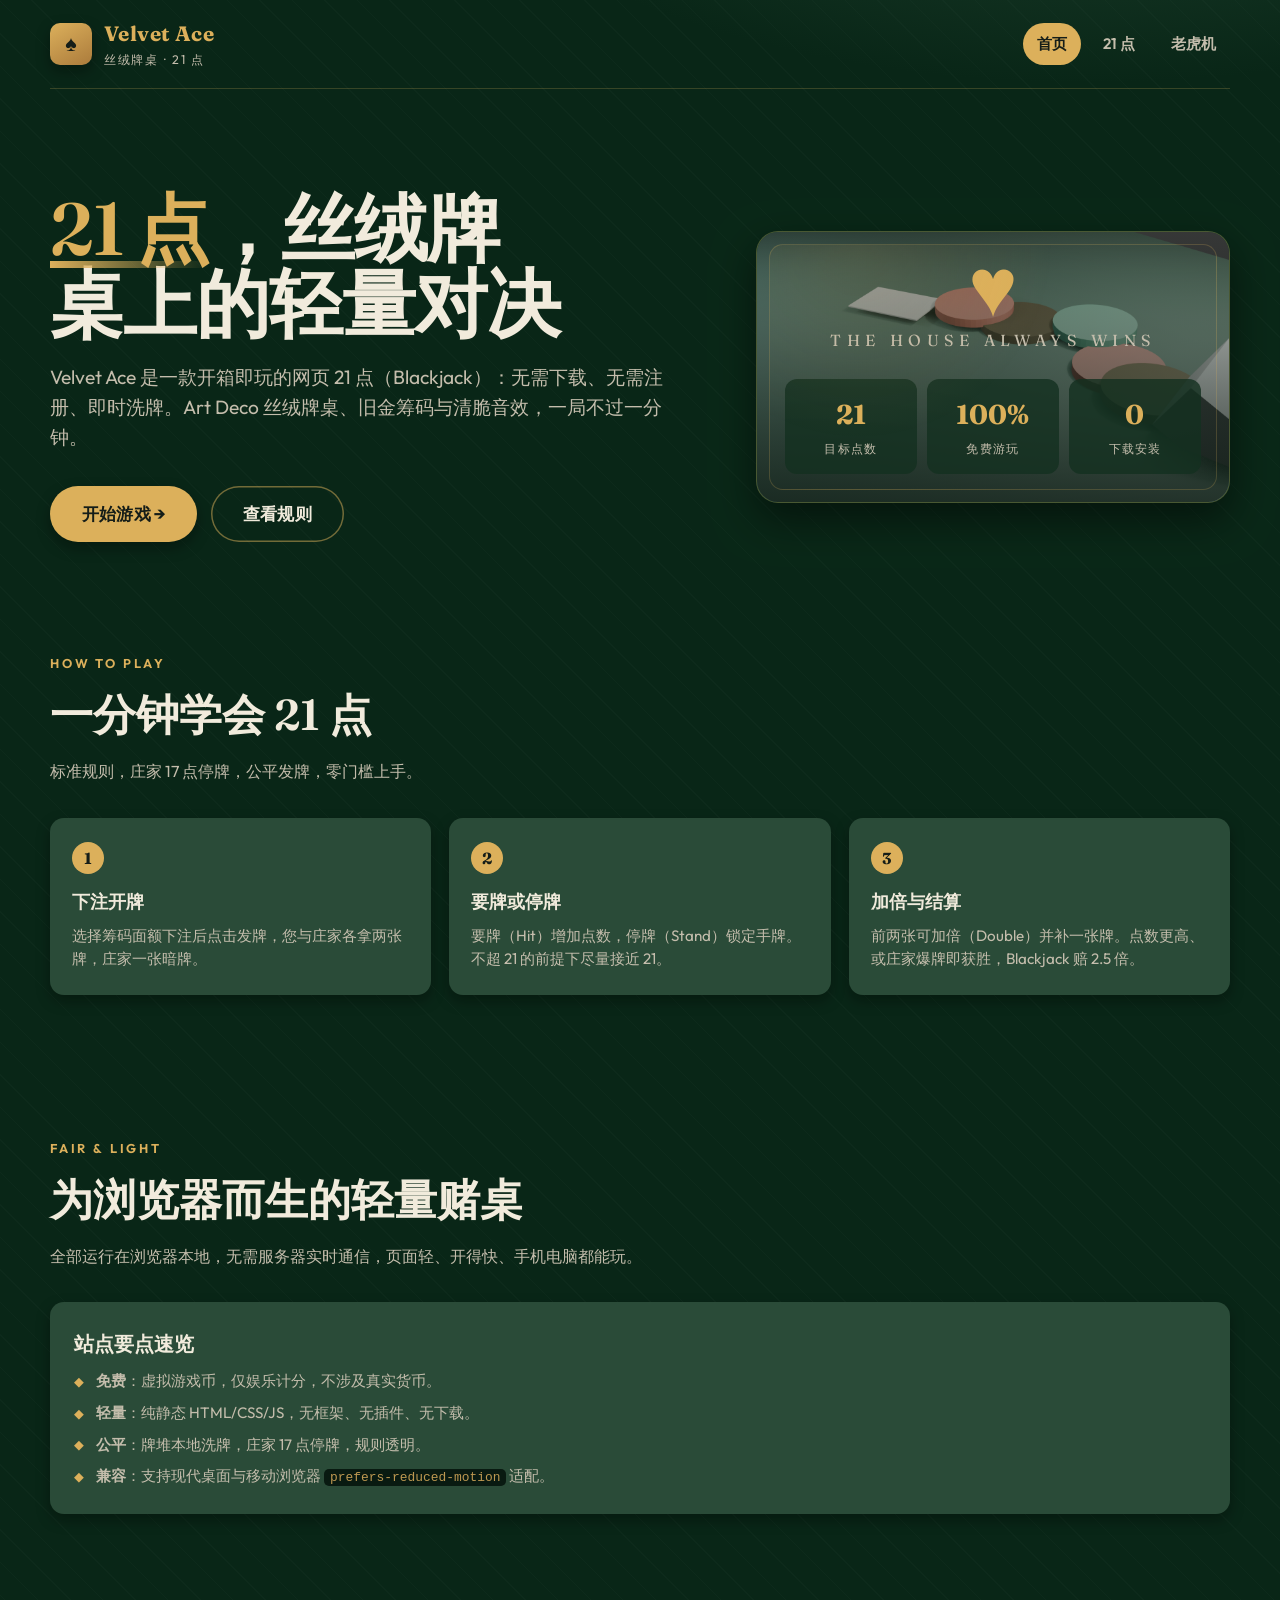
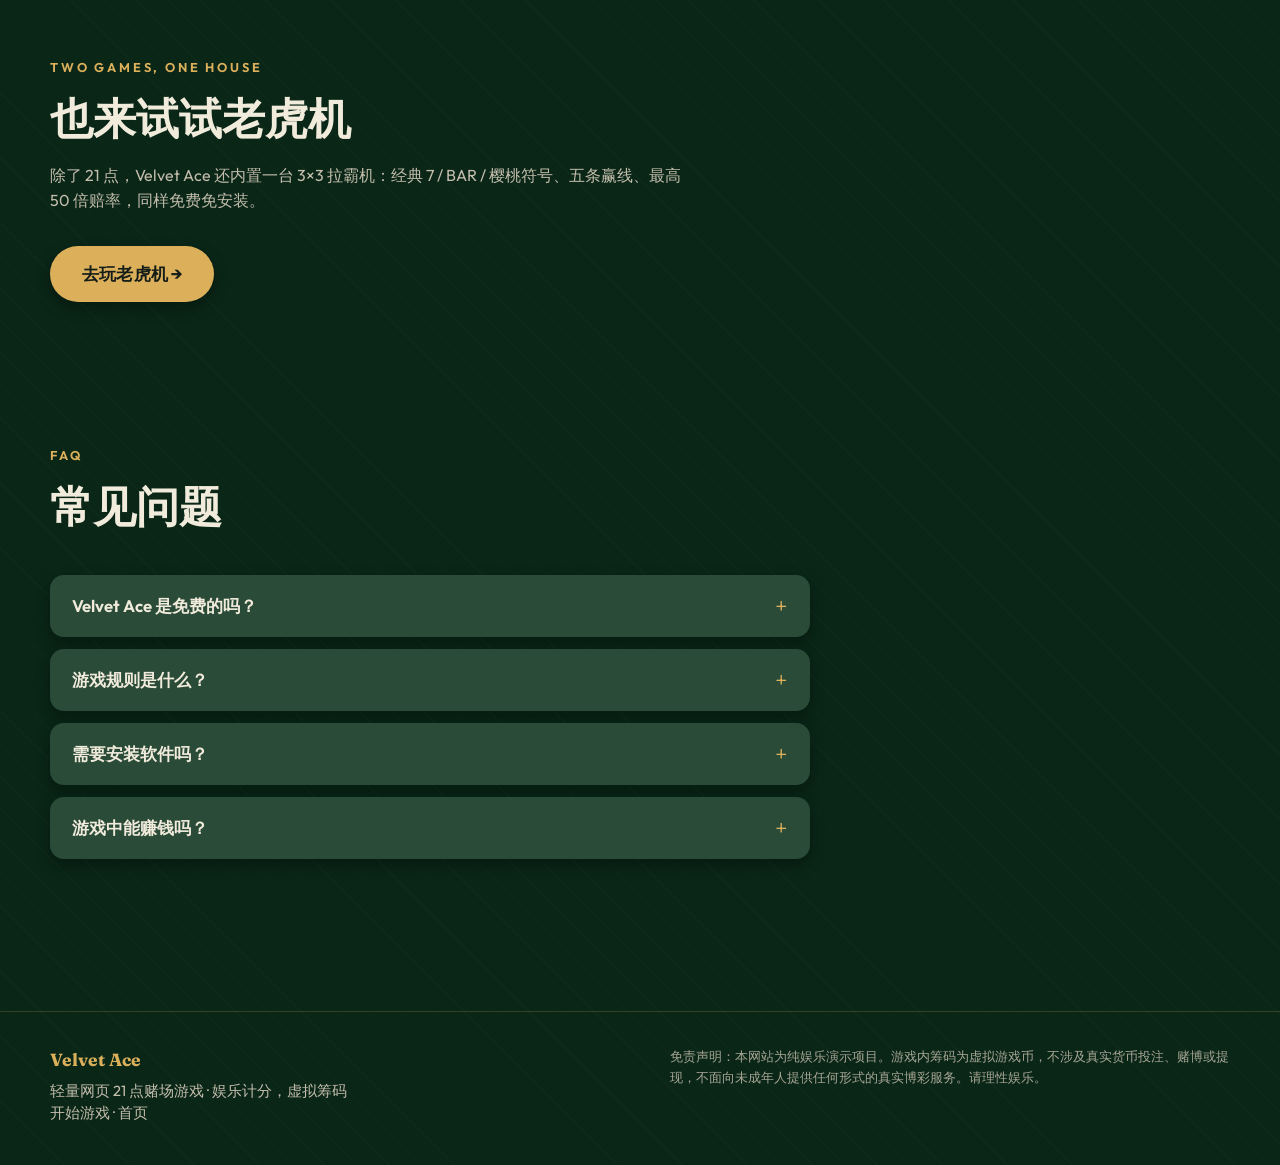
==== commit 31fb1007: "deploy slot: index.html" ====
--- a/index.html
+++ b/index.html
@@ -116,7 +116,8 @@
     </a>
     <nav class="site" aria-label="主导航">
       <a href="index.html" aria-current="page">首页</a>
-      <a href="game.html">开始游戏</a>
+      <a href="game.html">21 点</a>
+      <a href="slot.html">老虎机</a>
     </nav>
   </header>
 
@@ -195,6 +196,19 @@
     <section class="block">
       <div class="wrap">
         <div class="section-head reveal">
+          <div class="kicker">Two games, one house</div>
+          <h2>也来试试老虎机</h2>
+          <p>除了 21 点，Velvet Ace 还内置一台 3×3 拉霸机：经典 7 / BAR / 樱桃符号、五条赢线、最高 50 倍赔率，同样免费免安装。</p>
+        </div>
+        <div class="cta-row reveal" style="margin-top:6px">
+          <a class="btn btn-primary btn-lg" href="slot.html">去玩老虎机 →</a>
+        </div>
+      </div>
+    </section>
+
+    <section class="block">
+      <div class="wrap">
+        <div class="section-head reveal">
           <div class="kicker">FAQ</div>
           <h2>常见问题</h2>
         </div>
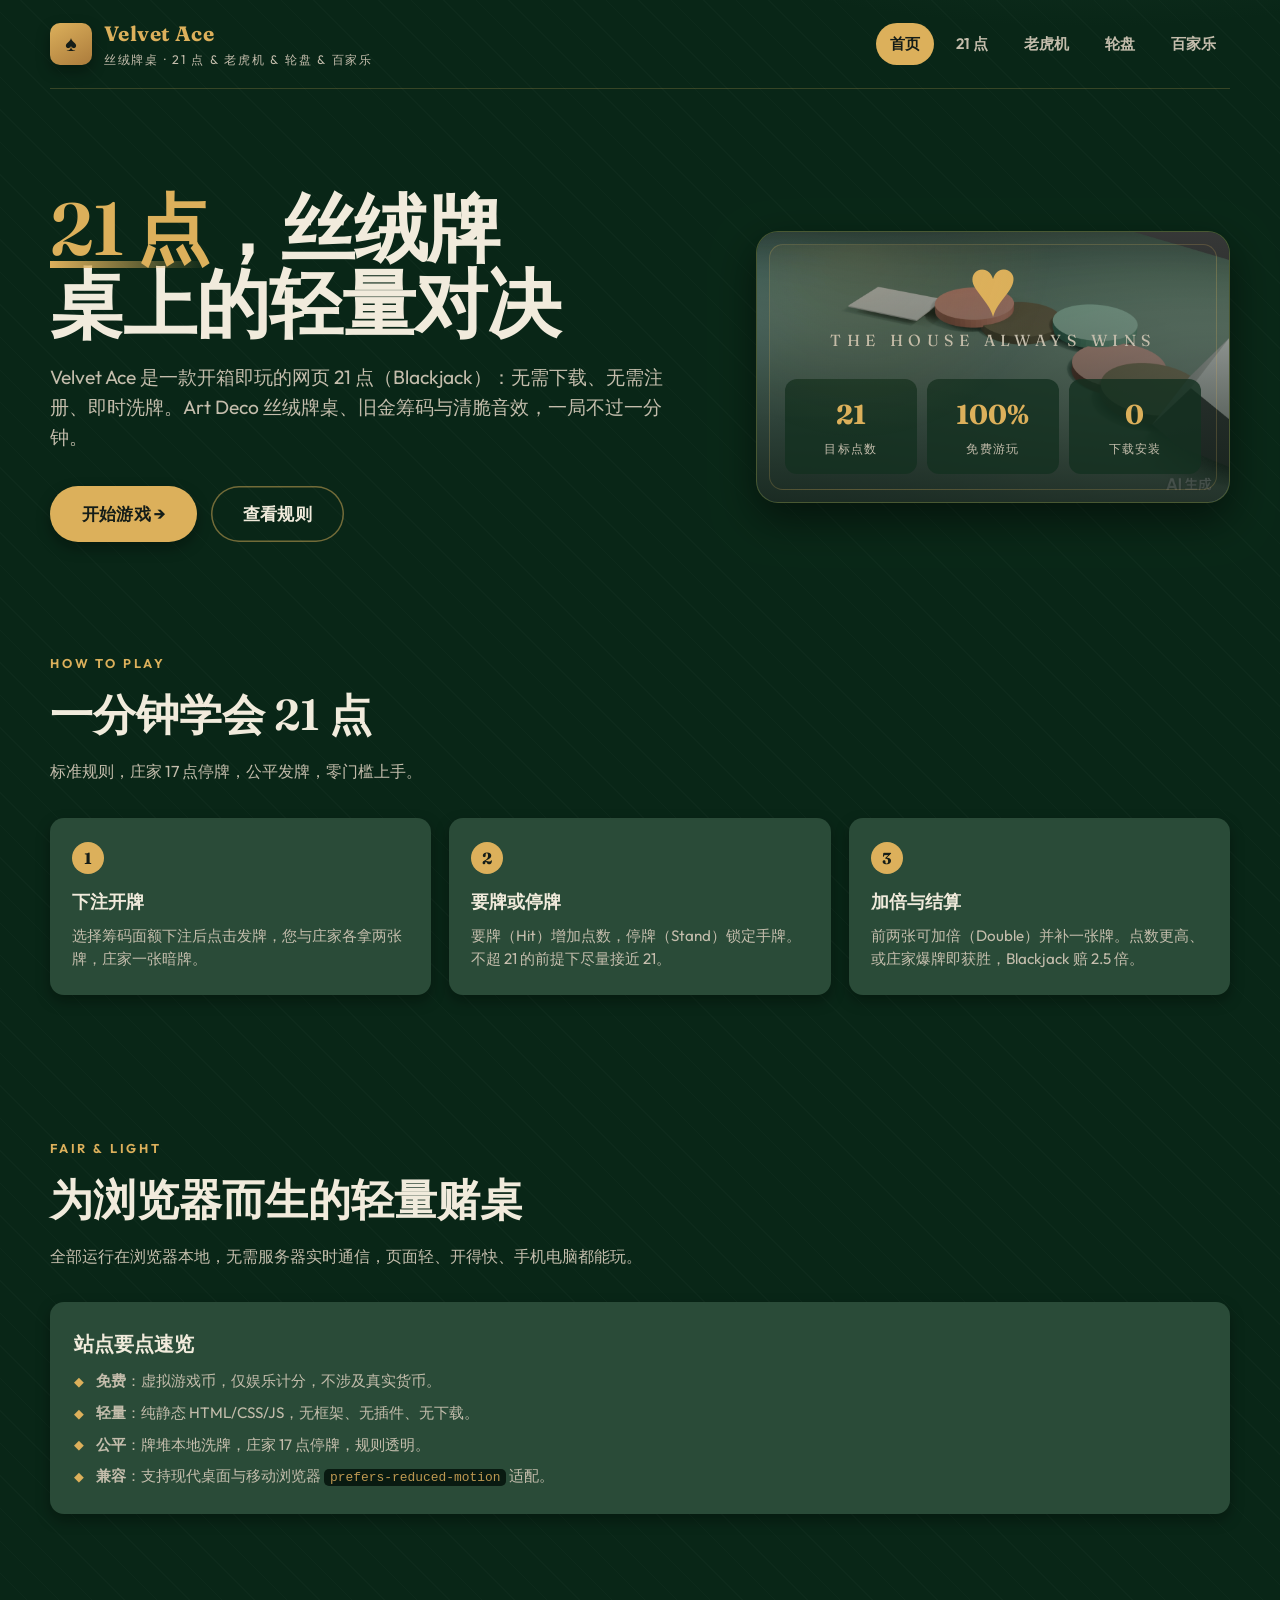
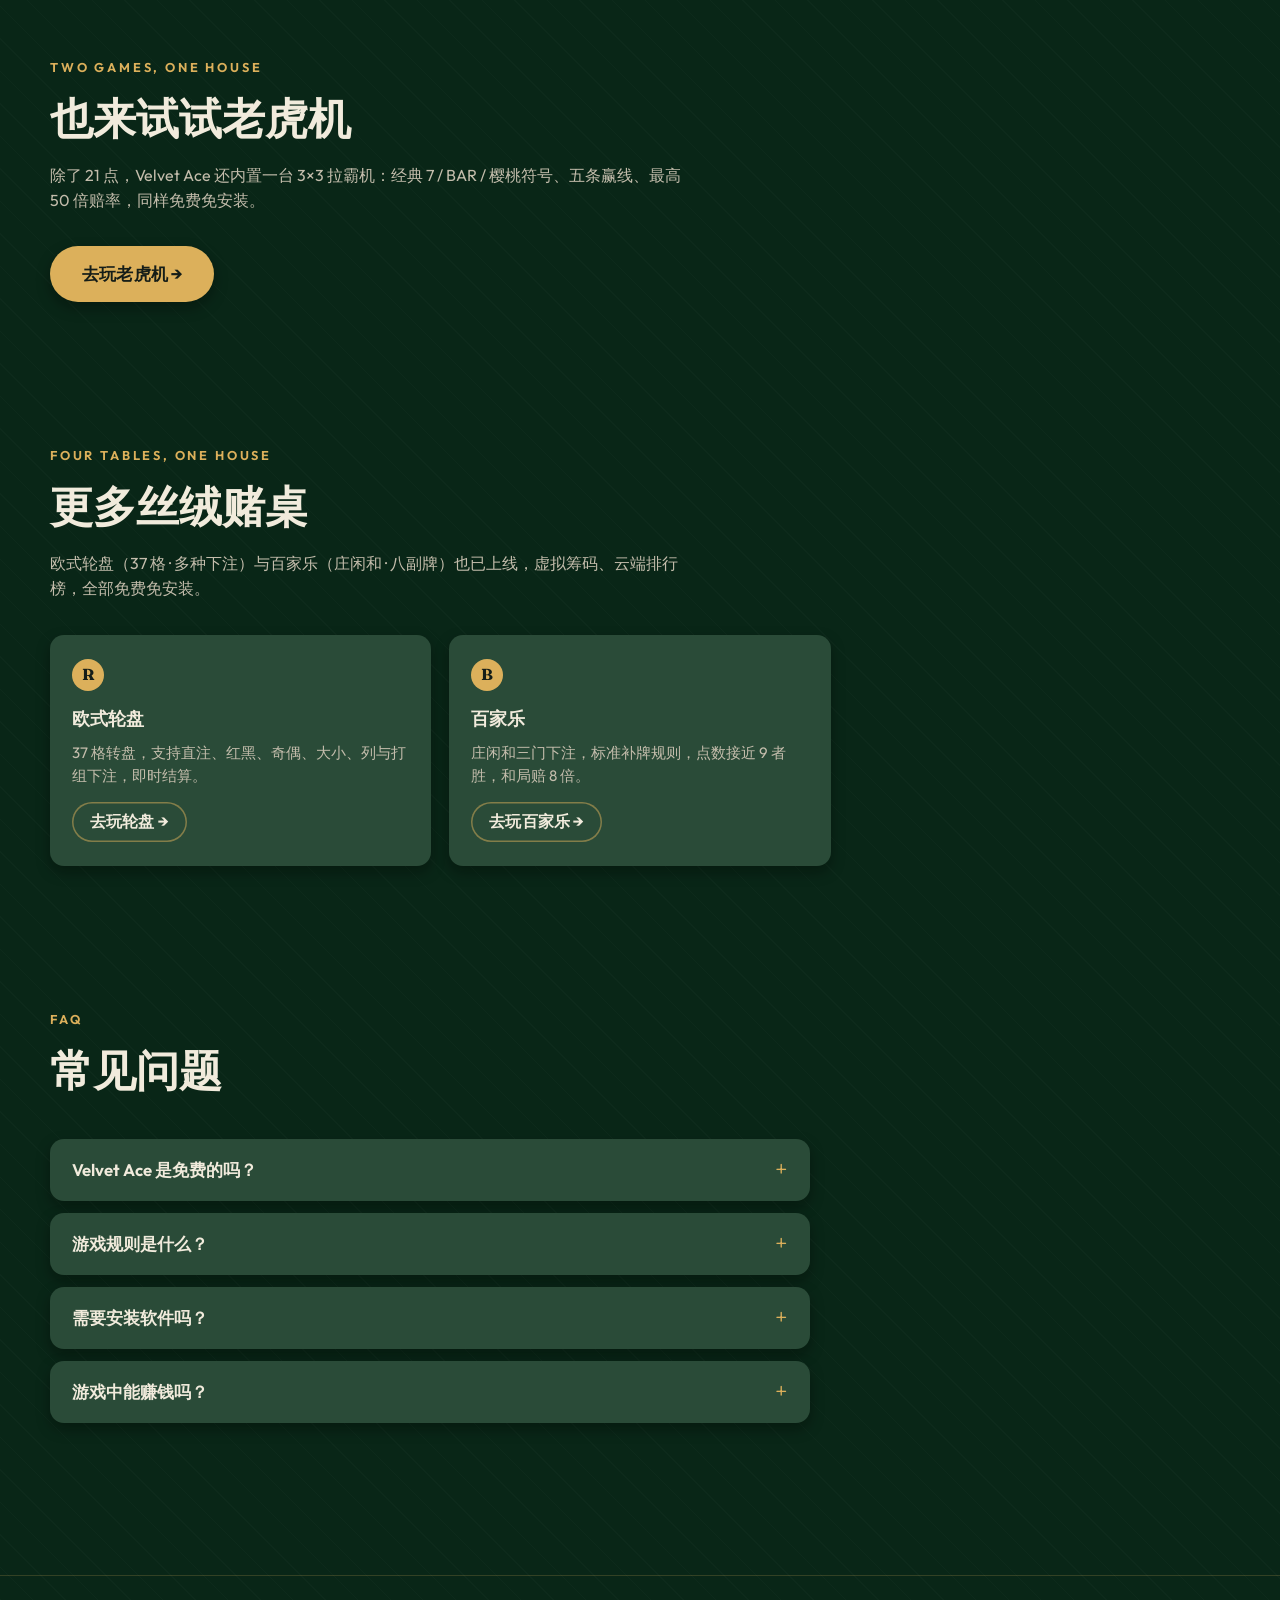
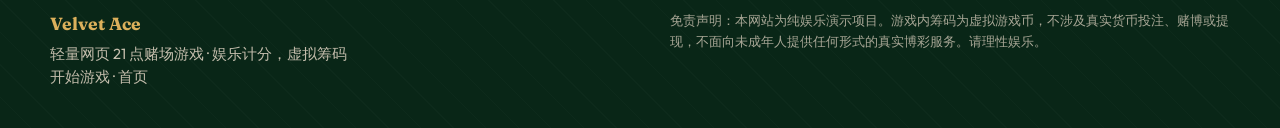
==== commit 0310f103: "deploy: update index.html" ====
--- a/index.html
+++ b/index.html
@@ -112,12 +112,14 @@
   <header class="site wrap">
     <a class="brand" href="index.html" aria-label="Velvet Ace 首页">
       <span class="mark">♠</span>
-      <span><strong>Velvet Ace</strong><small>丝绒牌桌 · 21 点</small></span>
+      <span><strong>Velvet Ace</strong><small>丝绒牌桌 · 21 点 &amp; 老虎机 &amp; 轮盘 &amp; 百家乐</small></span>
     </a>
     <nav class="site" aria-label="主导航">
       <a href="index.html" aria-current="page">首页</a>
       <a href="game.html">21 点</a>
       <a href="slot.html">老虎机</a>
+      <a href="roulette.html">轮盘</a>
+      <a href="baccarat.html">百家乐</a>
     </nav>
   </header>
 
@@ -209,6 +211,30 @@
     <section class="block">
       <div class="wrap">
         <div class="section-head reveal">
+          <div class="kicker">Four tables, one house</div>
+          <h2>更多丝绒赌桌</h2>
+          <p>欧式轮盘（37 格 · 多种下注）与百家乐（庄闲和 · 八副牌）也已上线，虚拟筹码、云端排行榜，全部免费免安装。</p>
+        </div>
+        <div class="rules-grid reveal" style="margin-top:0">
+          <article class="rule-card">
+            <div class="num">R</div>
+            <h3>欧式轮盘</h3>
+            <p>37 格转盘，支持直注、红黑、奇偶、大小、列与打组下注，即时结算。</p>
+            <p style="margin-top:14px"><a class="btn btn-ghost" href="roulette.html" style="min-height:40px;padding:0 18px">去玩轮盘 →</a></p>
+          </article>
+          <article class="rule-card">
+            <div class="num">B</div>
+            <h3>百家乐</h3>
+            <p>庄闲和三门下注，标准补牌规则，点数接近 9 者胜，和局赔 8 倍。</p>
+            <p style="margin-top:14px"><a class="btn btn-ghost" href="baccarat.html" style="min-height:40px;padding:0 18px">去玩百家乐 →</a></p>
+          </article>
+        </div>
+      </div>
+    </section>
+
+    <section class="block">
+      <div class="wrap">
+        <div class="section-head reveal">
           <div class="kicker">FAQ</div>
           <h2>常见问题</h2>
         </div>
--- a/assets/css/style.css
+++ b/assets/css/style.css
@@ -1,294 +1,412 @@
-/* Velvet Ace — Art Deco casino table · OKLCH palette, tinted neutrals */
-:root{
-  --felt-deep:oklch(0.30 0.055 158);
-  --felt-mid:oklch(0.38 0.05 158);
-  --baize:oklch(0.24 0.045 158);
-  --gilt:oklch(0.78 0.115 82);
-  --gilt-soft:oklch(0.70 0.10 82);
-  --brass:oklch(0.62 0.10 72);
-  --card-cream:oklch(0.96 0.022 88);
-  --card-cream-dim:oklch(0.90 0.022 88);
-  --ink:oklch(0.22 0.015 158);
-  --crimson:oklch(0.50 0.19 27);
-  --crimson-deep:oklch(0.38 0.15 27);
-  --jade:oklch(0.72 0.13 152);
-  --text:oklch(0.94 0.02 88);
-  --muted:oklch(0.80 0.025 88);
-  --danger:oklch(0.65 0.17 27);
-  --shadow-1:0 6px 14px oklch(0.10 0.02 158 / 0.35);
-  --shadow-2:0 16px 40px oklch(0.08 0.02 158 / 0.5);
-  --ring:0 0 0 3px oklch(0.78 0.115 82 / 0.55);
-  --radius:14px;
-  --font-display:"Fraunces",Georgia,"Times New Roman",serif;
-  --font-body:"Outfit",system-ui,-apple-system,"Segoe UI",sans-serif;
-}
-@media (prefers-color-scheme:dark){:root{--felt-deep:oklch(0.22 0.045 158);--felt-mid:oklch(0.31 0.048 158);--baize:oklch(0.17 0.04 158);}}
-*{box-sizing:border-box;margin:0;padding:0}
-html{scroll-behavior:smooth}
-body{
-  font-family:var(--font-body);
-  background:var(--baize);
-  color:var(--text);
-  line-height:1.55;
-  min-height:100vh;
-  background-image:
-    radial-gradient(1200px 600px at 85% -10%,oklch(0.42 0.06 158 / 0.7),transparent 60%),
-    radial-gradient(900px 520px at -10% 110%,oklch(0.45 0.08 72 / 0.28),transparent 55%),
-    repeating-linear-gradient(45deg,transparent 0 22px,oklch(1 0 0 / 0.018) 22px 23px);
-}
-a{color:var(--gilt);text-decoration:none}
-a:hover{color:var(--card-cream)}
-button{font-family:var(--font-body)}
-::selection{background:var(--gilt);color:var(--ink)}
-:focus-visible{outline:none;box-shadow:var(--ring);border-radius:6px}
-
-/* ---------- layout ---------- */
-.wrap{width:min(1180px,100% - 40px);margin-inline:auto}
-header.site{
-  padding:18px 0;
-  display:flex;align-items:center;justify-content:space-between;gap:20px;
-  border-bottom:1px solid oklch(0.78 0.115 82 / 0.22);
-}
-.brand{display:flex;align-items:center;gap:12px}
-.brand .mark{
-  width:42px;height:42px;border-radius:10px;flex:none;
-  display:grid;place-items:center;
-  background:linear-gradient(150deg,var(--gilt),var(--brass));
-  color:var(--ink);font-family:var(--font-display);font-weight:700;font-size:1.35rem;
-  box-shadow:var(--shadow-1);
-}
-.brand strong{font-family:var(--font-display);font-size:1.3rem;letter-spacing:0.02em}
-.brand small{display:block;color:var(--muted);font-size:0.78rem;letter-spacing:0.14em;text-transform:uppercase}
-nav.site{display:flex;gap:8px;align-items:center}
-nav.site a{
-  padding:9px 14px;border-radius:999px;color:var(--muted);font-weight:600;font-size:0.95rem;
-  transition:background 0.16s ease,color 0.16s ease;
-}
-nav.site a:hover{color:var(--card-cream);background:oklch(0.4 0.04 158 / 0.55)}
-nav.site a[aria-current]{color:var(--ink);background:var(--gilt)}
-
-/* ---------- hero / editorial ---------- */
-.hero{
-  padding:clamp(48px,8vw,104px) 0 40px;
-  display:grid;grid-template-columns:1.15fr 0.85fr;gap:clamp(24px,5vw,64px);align-items:center;
-}
-.hero h1{
-  font-family:var(--font-display);
-  font-size:clamp(2.5rem,6vw,4.6rem);
-  line-height:1.02;letter-spacing:-0.015em;font-weight:620;
-  text-wrap:balance;
-}
-.hero h1 .rule{color:var(--gilt);position:relative;white-space:nowrap}
-.hero h1 .rule::after{
-  content:"";position:absolute;left:0;right:0;bottom:0.08em;height:0.09em;
-  background:linear-gradient(90deg,var(--gilt),transparent);
-}
-.lede{
-  margin-top:22px;max-width:56ch;color:var(--muted);font-size:clamp(1.02rem,1.6vw,1.2rem);
-}
-.cta-row{display:flex;flex-wrap:wrap;gap:14px;margin-top:34px}
-.btn{
-  appearance:none;border:0;cursor:pointer;
-  display:inline-flex;align-items:center;justify-content:center;gap:10px;
-  min-height:48px;padding:0 24px;border-radius:999px;
-  font-weight:650;font-size:1rem;letter-spacing:0.01em;
-  transition:transform 0.14s cubic-bezier(0.16,1,0.3,1),box-shadow 0.14s ease,background 0.14s ease,color 0.14s ease;
-}
-.btn:disabled{opacity:0.45;cursor:not-allowed;transform:none!important}
-.btn:active:not(:disabled){transform:translateY(1px) scale(0.99)}
-.btn-primary{background:var(--gilt);color:var(--ink);box-shadow:var(--shadow-1)}
-.btn-primary:hover:not(:disabled){background:var(--card-cream);box-shadow:var(--shadow-2)}
-.btn-primary:active:not(:disabled){background:var(--gilt-soft)}
-.btn-ghost{background:transparent;color:var(--text);box-shadow:inset 0 0 0 1.5px oklch(0.78 0.115 82 / 0.5)}
-.btn-ghost:hover:not(:disabled){box-shadow:inset 0 0 0 1.5px var(--gilt);color:var(--gilt)}
-.btn-ghost:active:not(:disabled){background:oklch(0.78 0.115 82 / 0.12)}
-.btn-ghost:focus-visible,.btn-primary:focus-visible{box-shadow:var(--ring)}
-.btn-lg{min-height:56px;padding:0 32px;font-size:1.08rem}
-
-.hero-panel{
-  position:relative;border-radius:22px;overflow:hidden;
-  background:var(--felt-deep);
-  box-shadow:var(--shadow-2),inset 0 1px 0 oklch(1 0 0 / 0.08);
-  border:1px solid oklch(0.78 0.115 82 / 0.28);
-}
-.hero-visual{
-  display:block;width:100%;height:100%;object-fit:cover;
-  aspect-ratio:1400/800;
-}
-.hero-overlay{
-  position:absolute;inset:auto 0 0 0;z-index:2;
-  padding:clamp(18px,3vw,28px);
-  background:linear-gradient(180deg,transparent 0%,rgba(13,27,20,0.28) 30%,rgba(13,27,20,0.82) 100%);
-}
-.hero-panel::before{
-  content:"";position:absolute;inset:12px;border-radius:14px;pointer-events:none;z-index:3;
-  border:1px solid oklch(0.78 0.115 82 / 0.22);
-  background-image:radial-gradient(circle at 20% 0%,oklch(0.78 0.115 82 / 0.12),transparent 45%);
-}
-.deco-ace{
-  position:relative;z-index:1;text-align:center;padding:14px 0 6px;
-  font-family:var(--font-display);color:var(--gilt);
-}
-.deco-ace .suit{font-size:clamp(3rem,7vw,5.2rem);line-height:1;display:block}
-.deco-ace .word{letter-spacing:0.34em;text-transform:uppercase;font-size:clamp(0.8rem,1.4vw,1rem);color:var(--muted)}
-.stat-line{
-  position:relative;z-index:1;display:grid;grid-template-columns:repeat(3,1fr);gap:10px;margin-top:20px;
-}
-.stat{background:oklch(0.28 0.045 158 / 0.8);border-radius:12px;padding:14px 8px;text-align:center}
-.stat b{display:block;font-family:var(--font-display);font-size:clamp(1.2rem,2.4vw,1.7rem);color:var(--gilt)}
-.stat span{font-size:0.74rem;letter-spacing:0.1em;text-transform:uppercase;color:var(--muted)}
-
-/* ---------- sections ---------- */
-section.block{padding:clamp(40px,6vw,72px) 0}
-.section-head{max-width:640px;margin-bottom:34px}
-.section-head .kicker{
-  font-size:0.8rem;letter-spacing:0.22em;text-transform:uppercase;color:var(--gilt);font-weight:650;
-}
-.section-head h2{font-family:var(--font-display);font-size:clamp(1.8rem,3.6vw,2.7rem);font-weight:600;margin-top:8px;text-wrap:balance}
-.section-head p{color:var(--muted);margin-top:10px}
-
-.rules-grid{display:grid;grid-template-columns:repeat(3,1fr);gap:18px}
-.rule-card{
-  background:var(--felt-mid);border-radius:var(--radius);padding:24px 22px;
-  box-shadow:var(--shadow-1);position:relative;overflow:hidden;
-  transition:transform 0.18s cubic-bezier(0.16,1,0.3,1);
-}
-.rule-card:hover{transform:translateY(-3px)}
-.rule-card .num{
-  font-family:var(--font-display);font-size:1rem;color:var(--ink);
-  background:var(--gilt);border-radius:999px;width:32px;height:32px;
-  display:grid;place-items:center;margin-bottom:14px;font-weight:700;
-}
-.rule-card h3{font-size:1.12rem;margin-bottom:8px}
-.rule-card p{color:var(--muted);font-size:0.95rem}
-
-.faq-list{max-width:760px;display:grid;gap:12px}
-details.faq{
-  background:var(--felt-mid);border-radius:var(--radius);box-shadow:var(--shadow-1);overflow:hidden;
-}
-details.faq summary{
-  cursor:pointer;list-style:none;padding:18px 22px;font-weight:650;font-size:1.05rem;
-  display:flex;justify-content:space-between;gap:16px;align-items:center;
-}
-details.faq summary::-webkit-details-marker{display:none}
-details.faq summary::after{
-  content:"+";font-family:var(--font-display);font-size:1.4rem;color:var(--gilt);line-height:1;
-  transition:transform 0.2s ease;
-}
-details.faq[open] summary::after{transform:rotate(45deg)}
-details.faq p{padding:0 22px 20px;color:var(--muted)}
-
-/* ---------- game page ---------- */
-.game-hero{padding:28px 0 18px;text-align:center}
-.game-hero h1{font-family:var(--font-display);font-size:clamp(1.9rem,4vw,2.8rem);font-weight:600}
-.table{
-  max-width:960px;margin:0 auto;border-radius:26px;padding:clamp(18px,3vw,30px);
-  background:
-    radial-gradient(120% 90% at 50% 0%,rgba(22,54,40,0.55),rgba(9,24,17,0.82) 70%),
-    url("../img/table-felt.png") center / cover no-repeat;
-  box-shadow:var(--shadow-2),inset 0 1px 0 oklch(1 0 0 / 0.09);
-  border:1px solid oklch(0.78 0.115 82 / 0.3);
-  position:relative;overflow:hidden;
-}
-.table::before{
-  content:"";position:absolute;inset:10px;border-radius:18px;pointer-events:none;
-  border:1px solid oklch(0.78 0.115 82 / 0.2);
-}
-.hand{padding:18px 0 8px;position:relative;z-index:1}
-.hand-label{
-  display:flex;justify-content:space-between;align-items:baseline;
-  font-size:0.8rem;letter-spacing:0.18em;text-transform:uppercase;color:var(--muted);
-  margin-bottom:10px;
-}
-.hand-label b{color:var(--gilt);font-size:0.95rem;letter-spacing:0.04em;text-transform:none}
-.cards{display:flex;flex-wrap:wrap;gap:10px;min-height:96px;align-items:center}
-.card{
-  width:clamp(58px,9vw,74px);height:clamp(84px,13vw,104px);border-radius:10px;
-  background:linear-gradient(160deg,var(--card-cream),var(--card-cream-dim));
-  color:var(--ink);box-shadow:var(--shadow-1),inset 0 0 0 1px oklch(0.3 0.02 88 / 0.2);
-  display:flex;flex-direction:column;justify-content:space-between;padding:7px 8px;
-  font-family:var(--font-display);font-weight:700;font-size:1.12rem;line-height:1;
-  animation:deal 0.3s cubic-bezier(0.16,1,0.3,1) both;
-}
-.card[data-suit="♠"],.card[data-suit="♣"]{color:var(--ink)}
-.card[data-suit="♥"],.card[data-suit="♦"]{color:var(--crimson)}
-.card .top{display:flex;flex-direction:column;align-items:flex-start}
-.card .suit-lg{font-size:1.5rem;line-height:1;margin-top:auto}
-.card.face-down{
-  background:url("../img/card-back.png") center / cover no-repeat;
-  color:transparent;
-}
-.card.is-bust{opacity:0.55;filter:grayscale(0.7)}
-@keyframes deal{from{opacity:0;transform:translateY(-14px) rotate(-4deg) scale(0.92)}to{opacity:1;transform:none}}
-
-.scoreline{position:relative;z-index:1;text-align:right;font-size:0.9rem;color:var(--muted);margin-top:4px}
-.scoreline b{color:var(--text);font-size:1.05rem}
-
-.controls{
-  position:relative;z-index:1;display:flex;flex-wrap:wrap;gap:12px;justify-content:center;
-  padding:20px 0 6px;border-top:1px dashed oklch(0.78 0.115 82 / 0.3);margin-top:12px;
-}
-.chips{
-  position:relative;z-index:1;display:flex;gap:10px;align-items:center;justify-content:center;
-  padding:6px 0 16px;flex-wrap:wrap;
-}
-.chip{
-  width:46px;height:46px;border-radius:50%;border:3px dashed oklch(1 0 0 / 0.85);cursor:pointer;
-  font-weight:750;font-size:0.95rem;color:var(--ink);
-  display:grid;place-items:center;box-shadow:var(--shadow-1),inset 0 0 0 4px oklch(0 0 0 / 0.22);
-  transition:transform 0.12s ease,filter 0.12s ease;
-  background:var(--chip-bg,var(--gilt));
-}
-.chip:hover{transform:translateY(-3px) scale(1.06)}
-.chip:active{transform:translateY(0) scale(0.97)}
-.chip.selected{outline:3px solid var(--card-cream);outline-offset:2px}
-.bank{
-  position:relative;z-index:1;text-align:center;padding:8px 0 2px;color:var(--muted);
-}
-.bank b{font-family:var(--font-display);font-size:1.5rem;color:var(--gilt)}
-.msg{
-  position:relative;z-index:1;text-align:center;min-height:2.2em;padding:10px 0 0;
-  font-family:var(--font-display);font-size:1.25rem;color:var(--gilt);
-}
-.msg.is-loss{color:var(--danger)}
-.msg.is-win{color:var(--jade)}
-
-/* ---------- seo / geo strip ---------- */
-.geo-strip{
-  background:var(--felt-mid);border-radius:var(--radius);padding:26px 24px;
-  box-shadow:var(--shadow-1);margin-top:26px;
-}
-.geo-strip h3{font-family:var(--font-display);font-size:1.25rem;margin-bottom:10px}
-.geo-strip ul{list-style:none;display:grid;gap:8px}
-.geo-strip li{color:var(--muted);font-size:0.95rem;padding-left:22px;position:relative}
-.geo-strip li::before{content:"◆";position:absolute;left:0;color:var(--gilt);font-size:0.8rem;top:0.2em}
-.geo-strip code{
-  background:oklch(0.2 0.03 158);border-radius:5px;padding:1px 6px;
-  font-size:0.85em;color:var(--gilt-soft);
-}
-
-/* ---------- footer ---------- */
-footer.site{
-  margin-top:clamp(40px,7vw,80px);padding:34px 0 40px;
-  border-top:1px solid oklch(0.78 0.115 82 / 0.2);
-  color:var(--muted);font-size:0.92rem;
-}
-footer.site .cols{display:flex;flex-wrap:wrap;gap:28px;justify-content:space-between;align-items:flex-start}
-footer.site a{color:var(--muted)}
-footer.site a:hover{color:var(--gilt)}
-.legal{max-width:560px;font-size:0.82rem;line-height:1.6;opacity:0.85}
-
-/* ---------- reveal ---------- */
-.reveal{opacity:0;transform:translateY(18px);transition:opacity 0.55s ease,transform 0.55s cubic-bezier(0.16,1,0.3,1)}
-.reveal.in{opacity:1;transform:none}
-
-/* ---------- responsive ---------- */
-@media (max-width:820px){
-  .hero{grid-template-columns:1fr}
-  .rules-grid{grid-template-columns:1fr}
-  nav.site a{padding:8px 10px;font-size:0.88rem}
-}
-@media (prefers-reduced-motion:reduce){
-  *{animation:none!important;transition:none!important;scroll-behavior:auto}
-  .reveal{opacity:1;transform:none}
-}
+/* Velvet Ace — Art Deco casino table · OKLCH palette, tinted neutrals */
+:root{
+  --felt-deep:oklch(0.30 0.055 158);
+  --felt-mid:oklch(0.38 0.05 158);
+  --baize:oklch(0.24 0.045 158);
+  --gilt:oklch(0.78 0.115 82);
+  --gilt-soft:oklch(0.70 0.10 82);
+  --brass:oklch(0.62 0.10 72);
+  --card-cream:oklch(0.96 0.022 88);
+  --card-cream-dim:oklch(0.90 0.022 88);
+  --ink:oklch(0.22 0.015 158);
+  --crimson:oklch(0.50 0.19 27);
+  --crimson-deep:oklch(0.38 0.15 27);
+  --jade:oklch(0.72 0.13 152);
+  --text:oklch(0.94 0.02 88);
+  --muted:oklch(0.80 0.025 88);
+  --danger:oklch(0.65 0.17 27);
+  --shadow-1:0 6px 14px oklch(0.10 0.02 158 / 0.35);
+  --shadow-2:0 16px 40px oklch(0.08 0.02 158 / 0.5);
+  --ring:0 0 0 3px oklch(0.78 0.115 82 / 0.55);
+  --radius:14px;
+  --font-display:"Fraunces",Georgia,"Times New Roman",serif;
+  --font-body:"Outfit",system-ui,-apple-system,"Segoe UI",sans-serif;
+}
+@media (prefers-color-scheme:dark){:root{--felt-deep:oklch(0.22 0.045 158);--felt-mid:oklch(0.31 0.048 158);--baize:oklch(0.17 0.04 158);}}
+*{box-sizing:border-box;margin:0;padding:0}
+html{scroll-behavior:smooth}
+body{
+  font-family:var(--font-body);
+  background:var(--baize);
+  color:var(--text);
+  line-height:1.55;
+  min-height:100vh;
+  background-image:
+    radial-gradient(1200px 600px at 85% -10%,oklch(0.42 0.06 158 / 0.7),transparent 60%),
+    radial-gradient(900px 520px at -10% 110%,oklch(0.45 0.08 72 / 0.28),transparent 55%),
+    repeating-linear-gradient(45deg,transparent 0 22px,oklch(1 0 0 / 0.018) 22px 23px);
+}
+a{color:var(--gilt);text-decoration:none}
+a:hover{color:var(--card-cream)}
+button{font-family:var(--font-body)}
+::selection{background:var(--gilt);color:var(--ink)}
+:focus-visible{outline:none;box-shadow:var(--ring);border-radius:6px}
+
+/* ---------- layout ---------- */
+.wrap{width:min(1180px,100% - 40px);margin-inline:auto}
+header.site{
+  padding:18px 0;
+  display:flex;align-items:center;justify-content:space-between;gap:20px;
+  border-bottom:1px solid oklch(0.78 0.115 82 / 0.22);
+}
+.brand{display:flex;align-items:center;gap:12px}
+.brand .mark{
+  width:42px;height:42px;border-radius:10px;flex:none;
+  display:grid;place-items:center;
+  background:linear-gradient(150deg,var(--gilt),var(--brass));
+  color:var(--ink);font-family:var(--font-display);font-weight:700;font-size:1.35rem;
+  box-shadow:var(--shadow-1);
+}
+.brand strong{font-family:var(--font-display);font-size:1.3rem;letter-spacing:0.02em}
+.brand small{display:block;color:var(--muted);font-size:0.78rem;letter-spacing:0.14em;text-transform:uppercase}
+nav.site{display:flex;gap:8px;align-items:center}
+nav.site a{
+  padding:9px 14px;border-radius:999px;color:var(--muted);font-weight:600;font-size:0.95rem;
+  transition:background 0.16s ease,color 0.16s ease;
+}
+nav.site a:hover{color:var(--card-cream);background:oklch(0.4 0.04 158 / 0.55)}
+nav.site a[aria-current]{color:var(--ink);background:var(--gilt)}
+
+/* ---------- hero / editorial ---------- */
+.hero{
+  padding:clamp(48px,8vw,104px) 0 40px;
+  display:grid;grid-template-columns:1.15fr 0.85fr;gap:clamp(24px,5vw,64px);align-items:center;
+}
+.hero h1{
+  font-family:var(--font-display);
+  font-size:clamp(2.5rem,6vw,4.6rem);
+  line-height:1.02;letter-spacing:-0.015em;font-weight:620;
+  text-wrap:balance;
+}
+.hero h1 .rule{color:var(--gilt);position:relative;white-space:nowrap}
+.hero h1 .rule::after{
+  content:"";position:absolute;left:0;right:0;bottom:0.08em;height:0.09em;
+  background:linear-gradient(90deg,var(--gilt),transparent);
+}
+.lede{
+  margin-top:22px;max-width:56ch;color:var(--muted);font-size:clamp(1.02rem,1.6vw,1.2rem);
+}
+.cta-row{display:flex;flex-wrap:wrap;gap:14px;margin-top:34px}
+.btn{
+  appearance:none;border:0;cursor:pointer;
+  display:inline-flex;align-items:center;justify-content:center;gap:10px;
+  min-height:48px;padding:0 24px;border-radius:999px;
+  font-weight:650;font-size:1rem;letter-spacing:0.01em;
+  transition:transform 0.14s cubic-bezier(0.16,1,0.3,1),box-shadow 0.14s ease,background 0.14s ease,color 0.14s ease;
+}
+.btn:disabled{opacity:0.45;cursor:not-allowed;transform:none!important}
+.btn:active:not(:disabled){transform:translateY(1px) scale(0.99)}
+.btn-primary{background:var(--gilt);color:var(--ink);box-shadow:var(--shadow-1)}
+.btn-primary:hover:not(:disabled){background:var(--card-cream);box-shadow:var(--shadow-2)}
+.btn-primary:active:not(:disabled){background:var(--gilt-soft)}
+.btn-ghost{background:transparent;color:var(--text);box-shadow:inset 0 0 0 1.5px oklch(0.78 0.115 82 / 0.5)}
+.btn-ghost:hover:not(:disabled){box-shadow:inset 0 0 0 1.5px var(--gilt);color:var(--gilt)}
+.btn-ghost:active:not(:disabled){background:oklch(0.78 0.115 82 / 0.12)}
+.btn-ghost:focus-visible,.btn-primary:focus-visible{box-shadow:var(--ring)}
+.btn-lg{min-height:56px;padding:0 32px;font-size:1.08rem}
+
+.hero-panel{
+  position:relative;border-radius:22px;overflow:hidden;
+  background:var(--felt-deep);
+  box-shadow:var(--shadow-2),inset 0 1px 0 oklch(1 0 0 / 0.08);
+  border:1px solid oklch(0.78 0.115 82 / 0.28);
+}
+.hero-visual{
+  display:block;width:100%;height:100%;object-fit:cover;
+  aspect-ratio:1400/800;
+}
+.hero-overlay{
+  position:absolute;inset:auto 0 0 0;z-index:2;
+  padding:clamp(18px,3vw,28px);
+  background:linear-gradient(180deg,transparent 0%,rgba(13,27,20,0.28) 30%,rgba(13,27,20,0.82) 100%);
+}
+.hero-panel::before{
+  content:"";position:absolute;inset:12px;border-radius:14px;pointer-events:none;z-index:3;
+  border:1px solid oklch(0.78 0.115 82 / 0.22);
+  background-image:radial-gradient(circle at 20% 0%,oklch(0.78 0.115 82 / 0.12),transparent 45%);
+}
+.deco-ace{
+  position:relative;z-index:1;text-align:center;padding:14px 0 6px;
+  font-family:var(--font-display);color:var(--gilt);
+}
+.deco-ace .suit{font-size:clamp(3rem,7vw,5.2rem);line-height:1;display:block}
+.deco-ace .word{letter-spacing:0.34em;text-transform:uppercase;font-size:clamp(0.8rem,1.4vw,1rem);color:var(--muted)}
+.stat-line{
+  position:relative;z-index:1;display:grid;grid-template-columns:repeat(3,1fr);gap:10px;margin-top:20px;
+}
+.stat{background:oklch(0.28 0.045 158 / 0.8);border-radius:12px;padding:14px 8px;text-align:center}
+.stat b{display:block;font-family:var(--font-display);font-size:clamp(1.2rem,2.4vw,1.7rem);color:var(--gilt)}
+.stat span{font-size:0.74rem;letter-spacing:0.1em;text-transform:uppercase;color:var(--muted)}
+
+/* ---------- sections ---------- */
+section.block{padding:clamp(40px,6vw,72px) 0}
+.section-head{max-width:640px;margin-bottom:34px}
+.section-head .kicker{
+  font-size:0.8rem;letter-spacing:0.22em;text-transform:uppercase;color:var(--gilt);font-weight:650;
+}
+.section-head h2{font-family:var(--font-display);font-size:clamp(1.8rem,3.6vw,2.7rem);font-weight:600;margin-top:8px;text-wrap:balance}
+.section-head p{color:var(--muted);margin-top:10px}
+
+.rules-grid{display:grid;grid-template-columns:repeat(3,1fr);gap:18px}
+.rule-card{
+  background:var(--felt-mid);border-radius:var(--radius);padding:24px 22px;
+  box-shadow:var(--shadow-1);position:relative;overflow:hidden;
+  transition:transform 0.18s cubic-bezier(0.16,1,0.3,1);
+}
+.rule-card:hover{transform:translateY(-3px)}
+.rule-card .num{
+  font-family:var(--font-display);font-size:1rem;color:var(--ink);
+  background:var(--gilt);border-radius:999px;width:32px;height:32px;
+  display:grid;place-items:center;margin-bottom:14px;font-weight:700;
+}
+.rule-card h3{font-size:1.12rem;margin-bottom:8px}
+.rule-card p{color:var(--muted);font-size:0.95rem}
+
+.faq-list{max-width:760px;display:grid;gap:12px}
+details.faq{
+  background:var(--felt-mid);border-radius:var(--radius);box-shadow:var(--shadow-1);overflow:hidden;
+}
+details.faq summary{
+  cursor:pointer;list-style:none;padding:18px 22px;font-weight:650;font-size:1.05rem;
+  display:flex;justify-content:space-between;gap:16px;align-items:center;
+}
+details.faq summary::-webkit-details-marker{display:none}
+details.faq summary::after{
+  content:"+";font-family:var(--font-display);font-size:1.4rem;color:var(--gilt);line-height:1;
+  transition:transform 0.2s ease;
+}
+details.faq[open] summary::after{transform:rotate(45deg)}
+details.faq p{padding:0 22px 20px;color:var(--muted)}
+
+/* ---------- game page ---------- */
+.game-hero{padding:28px 0 18px;text-align:center}
+.game-hero h1{font-family:var(--font-display);font-size:clamp(1.9rem,4vw,2.8rem);font-weight:600}
+.table{
+  max-width:960px;margin:0 auto;border-radius:26px;padding:clamp(18px,3vw,30px);
+  background:
+    radial-gradient(120% 90% at 50% 0%,rgba(22,54,40,0.55),rgba(9,24,17,0.82) 70%),
+    url("../img/table-felt.png") center / cover no-repeat;
+  box-shadow:var(--shadow-2),inset 0 1px 0 oklch(1 0 0 / 0.09);
+  border:1px solid oklch(0.78 0.115 82 / 0.3);
+  position:relative;overflow:hidden;
+}
+.table::before{
+  content:"";position:absolute;inset:10px;border-radius:18px;pointer-events:none;
+  border:1px solid oklch(0.78 0.115 82 / 0.2);
+}
+.hand{padding:18px 0 8px;position:relative;z-index:1}
+.hand-label{
+  display:flex;justify-content:space-between;align-items:baseline;
+  font-size:0.8rem;letter-spacing:0.18em;text-transform:uppercase;color:var(--muted);
+  margin-bottom:10px;
+}
+.hand-label b{color:var(--gilt);font-size:0.95rem;letter-spacing:0.04em;text-transform:none}
+.cards{display:flex;flex-wrap:wrap;gap:10px;min-height:96px;align-items:center}
+.card{
+  width:clamp(58px,9vw,74px);height:clamp(84px,13vw,104px);border-radius:10px;
+  background:linear-gradient(160deg,var(--card-cream),var(--card-cream-dim));
+  color:var(--ink);box-shadow:var(--shadow-1),inset 0 0 0 1px oklch(0.3 0.02 88 / 0.2);
+  display:flex;flex-direction:column;justify-content:space-between;padding:7px 8px;
+  font-family:var(--font-display);font-weight:700;font-size:1.12rem;line-height:1;
+  animation:deal 0.3s cubic-bezier(0.16,1,0.3,1) both;
+}
+.card[data-suit="♠"],.card[data-suit="♣"]{color:var(--ink)}
+.card[data-suit="♥"],.card[data-suit="♦"]{color:var(--crimson)}
+.card .top{display:flex;flex-direction:column;align-items:flex-start}
+.card .suit-lg{font-size:1.5rem;line-height:1;margin-top:auto}
+.card.face-down{
+  background:url("../img/card-back.png") center / cover no-repeat;
+  color:transparent;
+}
+.card.is-bust{opacity:0.55;filter:grayscale(0.7)}
+@keyframes deal{from{opacity:0;transform:translateY(-14px) rotate(-4deg) scale(0.92)}to{opacity:1;transform:none}}
+
+.scoreline{position:relative;z-index:1;text-align:right;font-size:0.9rem;color:var(--muted);margin-top:4px}
+.scoreline b{color:var(--text);font-size:1.05rem}
+
+.controls{
+  position:relative;z-index:1;display:flex;flex-wrap:wrap;gap:12px;justify-content:center;
+  padding:20px 0 6px;border-top:1px dashed oklch(0.78 0.115 82 / 0.3);margin-top:12px;
+}
+.chips{
+  position:relative;z-index:1;display:flex;gap:10px;align-items:center;justify-content:center;
+  padding:6px 0 16px;flex-wrap:wrap;
+}
+.chip{
+  width:46px;height:46px;border-radius:50%;border:3px dashed oklch(1 0 0 / 0.85);cursor:pointer;
+  font-weight:750;font-size:0.95rem;color:var(--ink);
+  display:grid;place-items:center;box-shadow:var(--shadow-1),inset 0 0 0 4px oklch(0 0 0 / 0.22);
+  transition:transform 0.12s ease,filter 0.12s ease;
+  background:var(--chip-bg,var(--gilt));
+}
+.chip:hover{transform:translateY(-3px) scale(1.06)}
+.chip:active{transform:translateY(0) scale(0.97)}
+.chip.selected{outline:3px solid var(--card-cream);outline-offset:2px}
+.bank{
+  position:relative;z-index:1;text-align:center;padding:8px 0 2px;color:var(--muted);
+}
+.bank b{font-family:var(--font-display);font-size:1.5rem;color:var(--gilt)}
+.msg{
+  position:relative;z-index:1;text-align:center;min-height:2.2em;padding:10px 0 0;
+  font-family:var(--font-display);font-size:1.25rem;color:var(--gilt);
+}
+.msg.is-loss{color:var(--danger)}
+.msg.is-win{color:var(--jade)}
+
+/* ---------- slot machine page ---------- */
+.slot-machine{
+  max-width:960px;margin:0 auto;border-radius:26px;padding:clamp(18px,3vw,30px);
+  background:
+    radial-gradient(120% 90% at 50% 0%,rgba(46,28,16,0.6),rgba(20,10,8,0.88) 70%),
+    url("../img/slot-hero.png") center / cover no-repeat;
+  box-shadow:var(--shadow-2),inset 0 1px 0 oklch(1 0 0 / 0.09);
+  border:1px solid oklch(0.78 0.115 82 / 0.3);
+  position:relative;overflow:hidden;
+}
+.slot-machine::before{
+  content:"";position:absolute;inset:10px;border-radius:18px;pointer-events:none;
+  border:1px solid oklch(0.78 0.115 82 / 0.2);
+}
+.slot-cabinet{
+  position:relative;z-index:1;border-radius:18px;padding:18px;
+  background:linear-gradient(170deg,oklch(0.32 0.05 30),oklch(0.20 0.03 25));
+  box-shadow:inset 0 1px 0 oklch(1 0 0 / 0.12),inset 0 -8px 22px oklch(0 0 0 / 0.5);
+}
+.slot-reels{
+  display:grid;grid-template-columns:repeat(3,1fr);gap:clamp(10px,2vw,16px);
+  padding:clamp(10px,2vw,16px);
+  background:oklch(0.10 0.01 25);
+  border-radius:12px;
+  box-shadow:inset 0 0 0 2px oklch(0.78 0.115 82 / 0.35),inset 0 6px 18px oklch(0 0 0 / 0.7);
+}
+.reel{
+  height:clamp(198px,34vw,252px);
+  border-radius:10px;overflow:hidden;position:relative;
+  background:linear-gradient(180deg,oklch(0.97 0.02 88),oklch(0.92 0.02 88));
+  box-shadow:inset 0 0 0 1px oklch(0.3 0.02 88 / 0.25),inset 0 0 30px oklch(0.6 0.1 82 / 0.18);
+  display:flex;flex-direction:column;
+}
+.reel::before,.reel::after{
+  content:"";position:absolute;left:0;right:0;height:26%;z-index:3;pointer-events:none;
+  background:linear-gradient(180deg,rgba(16,8,5,0.55),transparent);
+}
+.reel::after{top:auto;bottom:0;background:linear-gradient(0deg,rgba(16,8,5,0.55),transparent)}
+.reel.spinning .cell{
+  animation:reelblur 0.16s linear infinite alternate;
+}
+@keyframes reelblur{from{opacity:0.55}to{opacity:1}}
+.cell{
+  flex:1;display:grid;place-items:center;min-height:0;
+  font-family:var(--font-display);font-weight:700;
+  font-size:clamp(2rem,6vw,3.4rem);line-height:1;
+  color:var(--ink);
+  background:linear-gradient(180deg,var(--card-cream),var(--card-cream-dim));
+  border-bottom:1px solid oklch(0.3 0.02 88 / 0.18);
+  transition:background 0.3s ease,color 0.3s ease,transform 0.3s ease;
+}
+.cell.is-win{
+  background:linear-gradient(180deg,var(--gilt),var(--brass));
+  color:var(--ink);
+  transform:scale(1.06);
+  box-shadow:0 0 0 3px oklch(0.78 0.115 82 / 0.7);
+  z-index:2;position:relative;
+}
+.sym-7{color:oklch(0.55 0.19 27);-webkit-text-stroke:1px oklch(0.3 0.1 25 / 0.4)}
+.sym-bar{font-size:clamp(0.95rem,2.6vw,1.5rem);letter-spacing:0.08em;color:oklch(0.45 0.1 72)}
+.sym-bell{color:oklch(0.62 0.14 82)}
+.sym-cherry{color:oklch(0.62 0.2 25)}
+.sym-grape{color:oklch(0.52 0.16 305)}
+.sym-lemon{color:oklch(0.72 0.16 95)}
+.sym-diamond{color:oklch(0.68 0.13 200)}
+.paytable{
+  position:relative;z-index:1;margin-top:14px;display:flex;flex-wrap:wrap;gap:8px;
+  justify-content:center;align-items:center;color:var(--muted);font-size:0.88rem;
+}
+.paytable .pt-title{width:100%;text-align:center;letter-spacing:0.12em;text-transform:uppercase;font-size:0.74rem;color:var(--gilt)}
+.paytable span{display:inline-flex;align-items:center;gap:6px;background:oklch(0.2 0.02 25 / 0.7);border-radius:999px;padding:5px 12px}
+.paytable .sym{
+  font-family:var(--font-display);font-weight:700;font-size:1.05rem;
+  display:inline-grid;place-items:center;min-width:1.6em;height:1.6em;border-radius:8px;
+  background:var(--card-cream);color:var(--ink);
+}
+
+/* ---------- seo / geo strip ---------- */
+.geo-strip{
+  background:var(--felt-mid);border-radius:var(--radius);padding:26px 24px;
+  box-shadow:var(--shadow-1);margin-top:26px;
+}
+.geo-strip h3{font-family:var(--font-display);font-size:1.25rem;margin-bottom:10px}
+.geo-strip ul{list-style:none;display:grid;gap:8px}
+.geo-strip li{color:var(--muted);font-size:0.95rem;padding-left:22px;position:relative}
+.geo-strip li::before{content:"◆";position:absolute;left:0;color:var(--gilt);font-size:0.8rem;top:0.2em}
+.geo-strip code{
+  background:oklch(0.2 0.03 158);border-radius:5px;padding:1px 6px;
+  font-size:0.85em;color:var(--gilt-soft);
+}
+
+/* ---------- footer ---------- */
+footer.site{
+  margin-top:clamp(40px,7vw,80px);padding:34px 0 40px;
+  border-top:1px solid oklch(0.78 0.115 82 / 0.2);
+  color:var(--muted);font-size:0.92rem;
+}
+footer.site .cols{display:flex;flex-wrap:wrap;gap:28px;justify-content:space-between;align-items:flex-start}
+footer.site a{color:var(--muted)}
+footer.site a:hover{color:var(--gilt)}
+.legal{max-width:560px;font-size:0.82rem;line-height:1.6;opacity:0.85}
+
+/* ---------- reveal ---------- */
+.reveal{opacity:0;transform:translateY(18px);transition:opacity 0.55s ease,transform 0.55s cubic-bezier(0.16,1,0.3,1)}
+.geo-strip.reveal{opacity:1;transform:none}
+.reveal.in{opacity:1;transform:none}
+
+/* ---------- responsive ---------- */
+@media (max-width:820px){
+  .hero{grid-template-columns:1fr}
+  .rules-grid{grid-template-columns:1fr}
+  nav.site a{padding:8px 10px;font-size:0.88rem}
+}
+@media (prefers-reduced-motion:reduce){
+  *{animation:none!important;transition:none!important;scroll-behavior:auto}
+  .reveal{opacity:1;transform:none}
+}
+
+
+/* ---- cloud leaderboard ---- */
+.leaderboard {
+  list-style: none;
+  margin: 14px 0 0;
+  padding: 0;
+  display: grid;
+  gap: 8px;
+}
+.leaderboard li {
+  display: flex;
+  align-items: center;
+  gap: 12px;
+  padding: 8px 14px;
+  border-radius: 10px;
+  background: color-mix(in oklab, var(--card-cream, #f2e8d5) 85%, transparent);
+  font-size: 0.95rem;
+}
+.leaderboard .lb-rank {
+  min-width: 28px;
+  text-align: center;
+  font-weight: 700;
+  color: var(--gilt, #c9a227);
+  font-variant-numeric: tabular-nums;
+}
+.leaderboard .lb-name {
+  flex: 1;
+  font-weight: 600;
+}
+.leaderboard .lb-score {
+  font-variant-numeric: tabular-nums;
+  color: var(--muted, #6b6b6b);
+}
+.leaderboard .lb-loading,
+.leaderboard .lb-empty {
+  justify-content: center;
+  color: var(--muted, #6b6b6b);
+  font-style: italic;
+}
